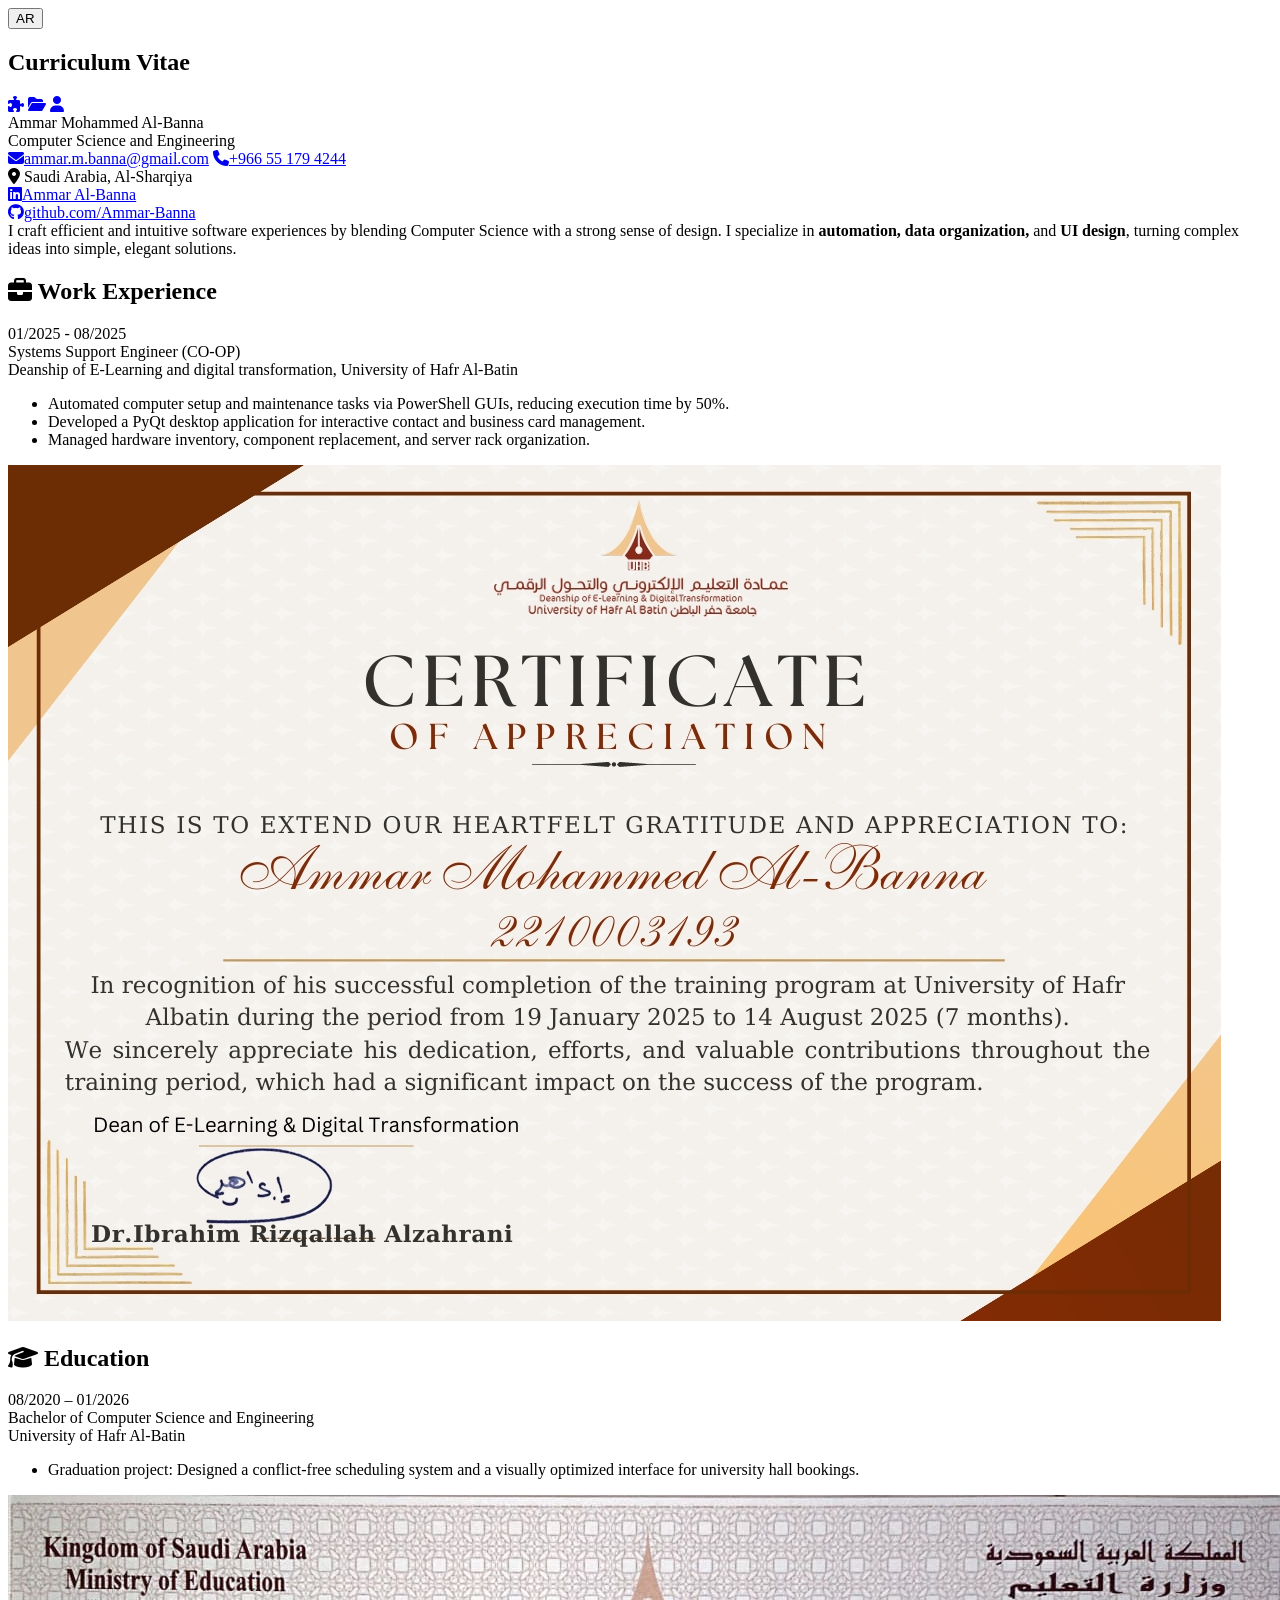
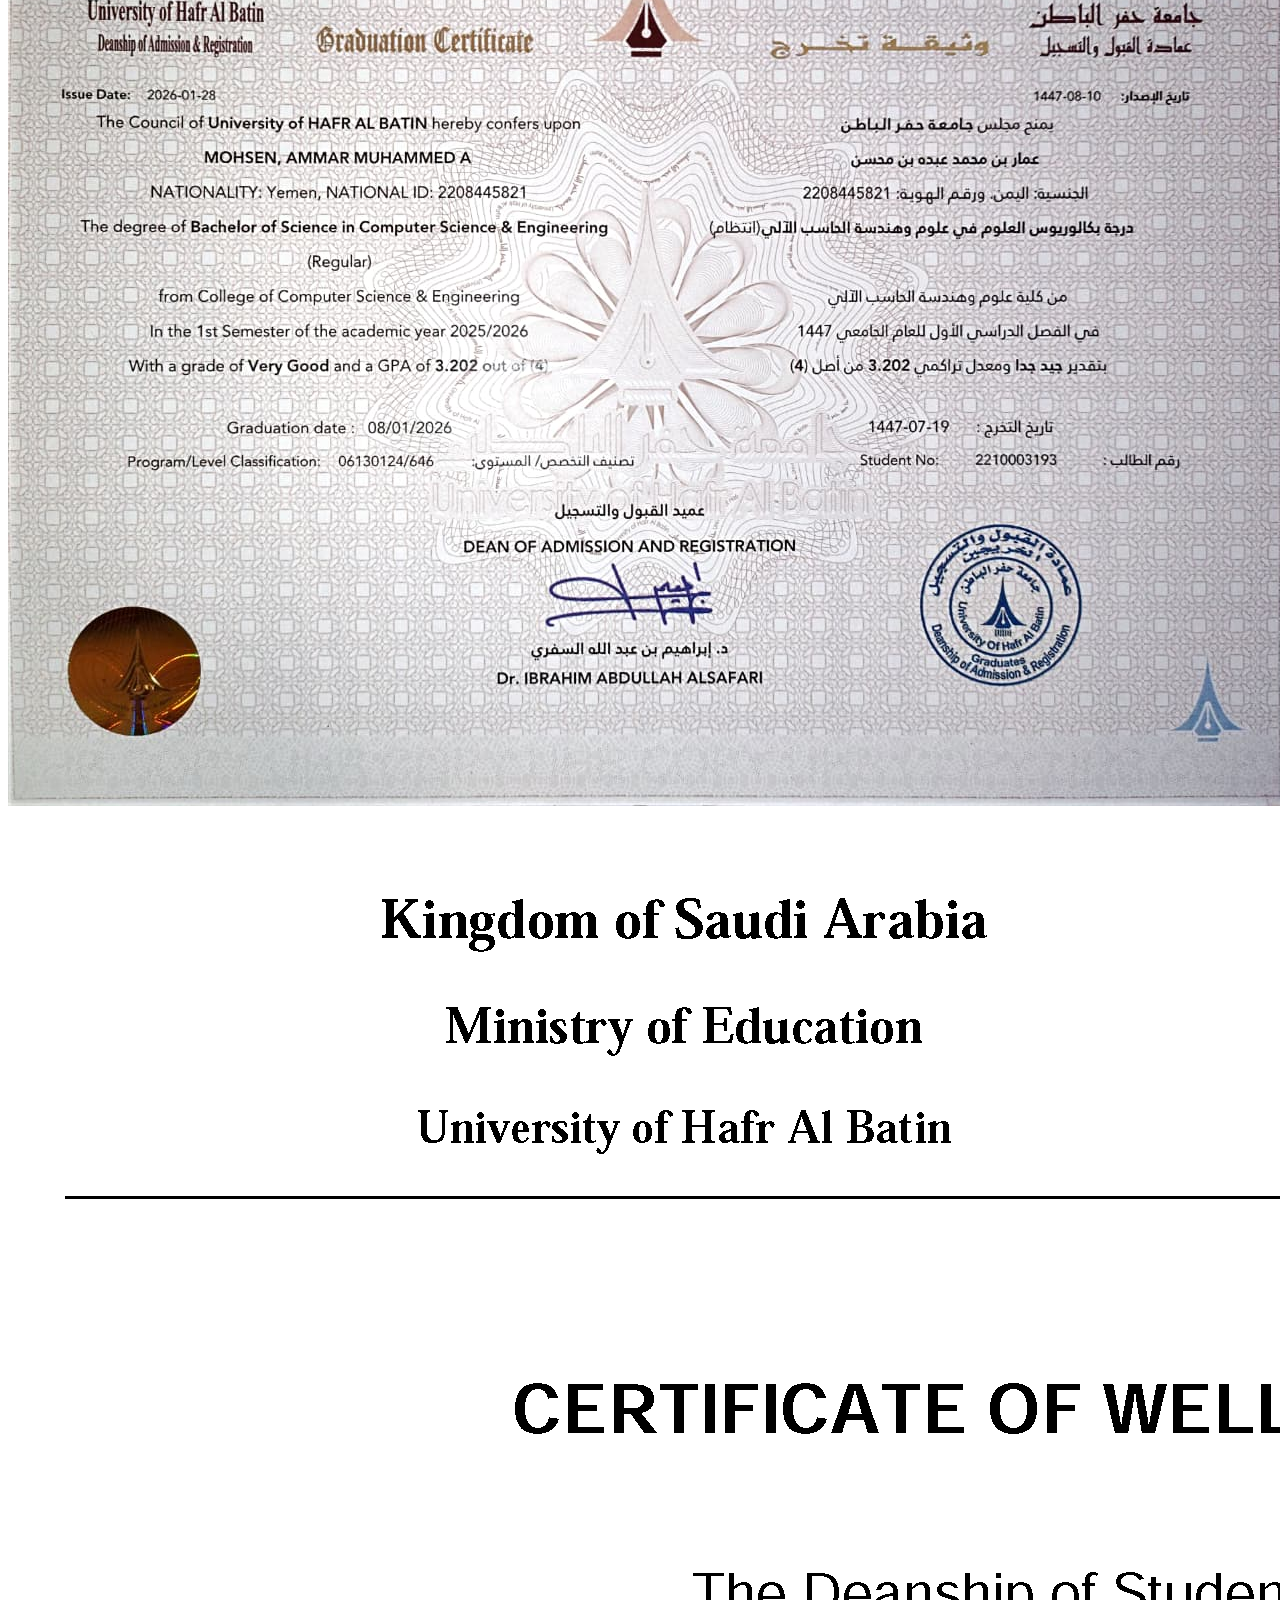
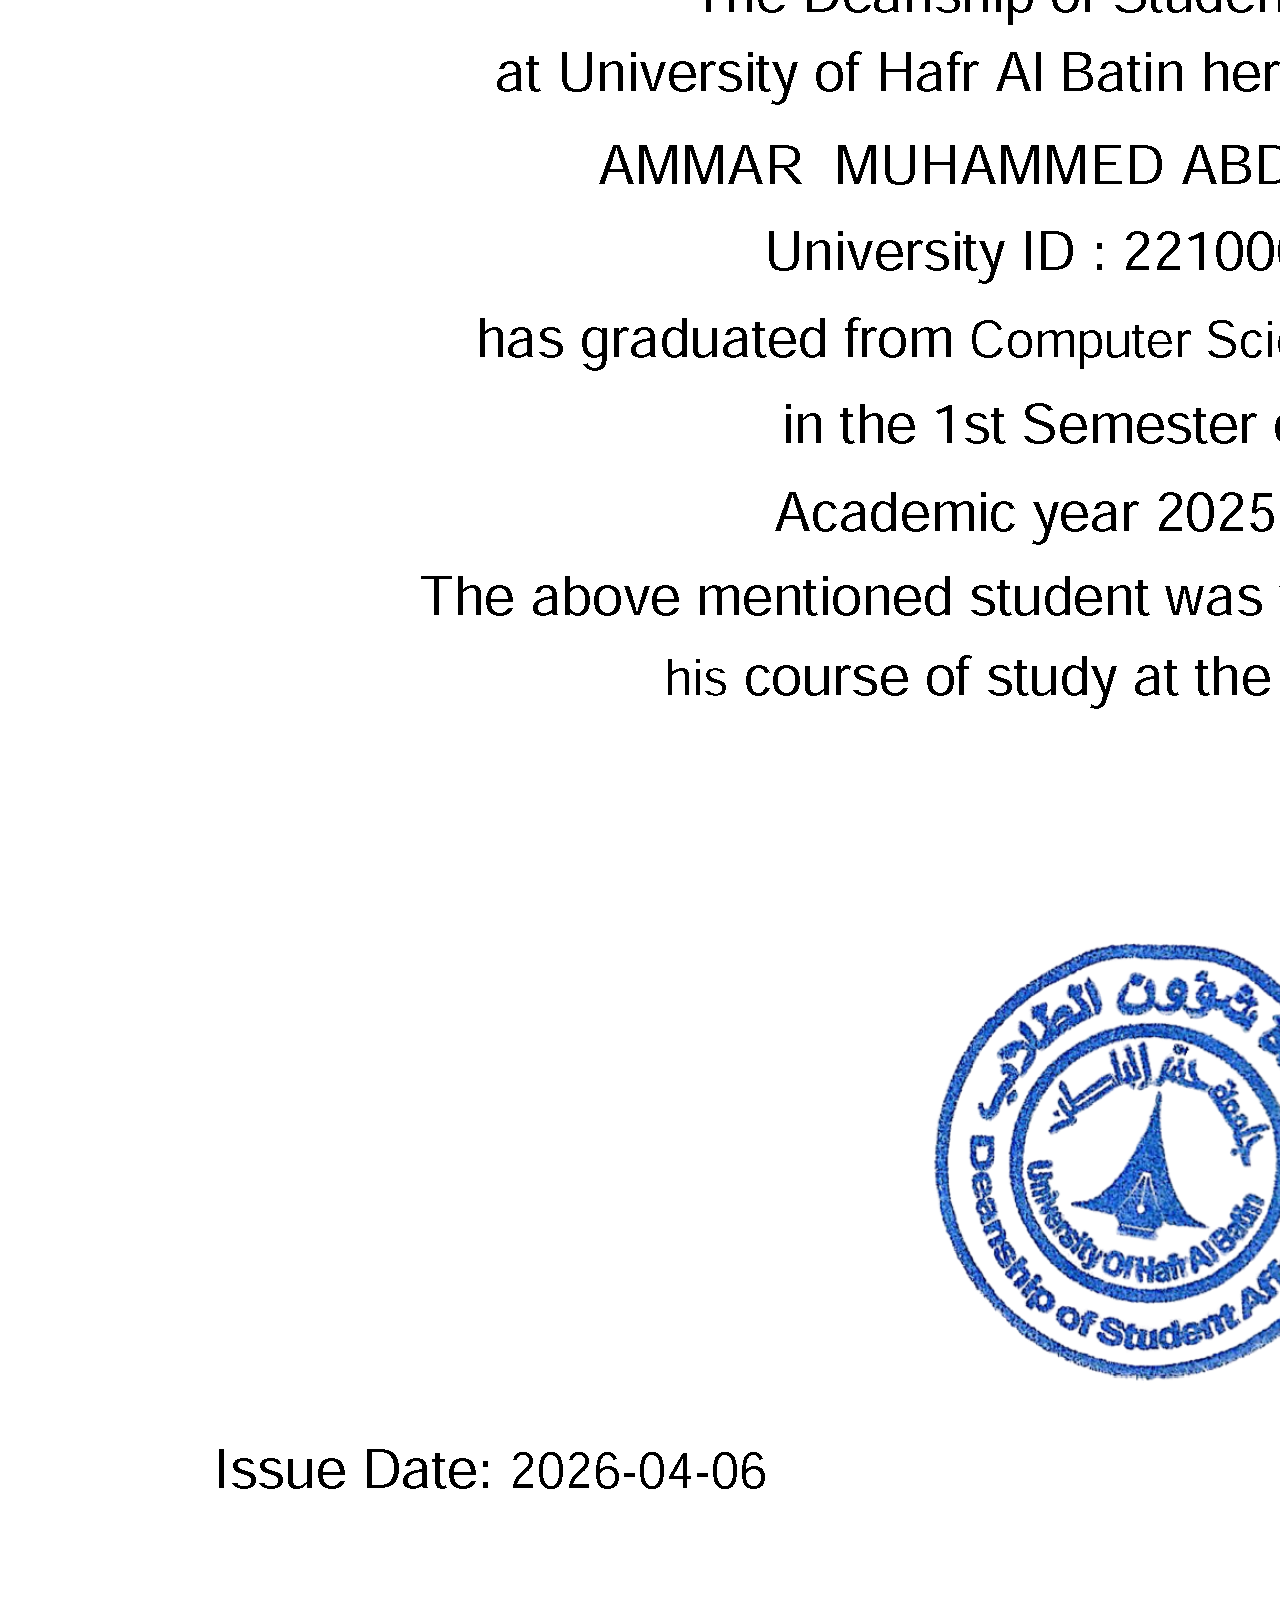
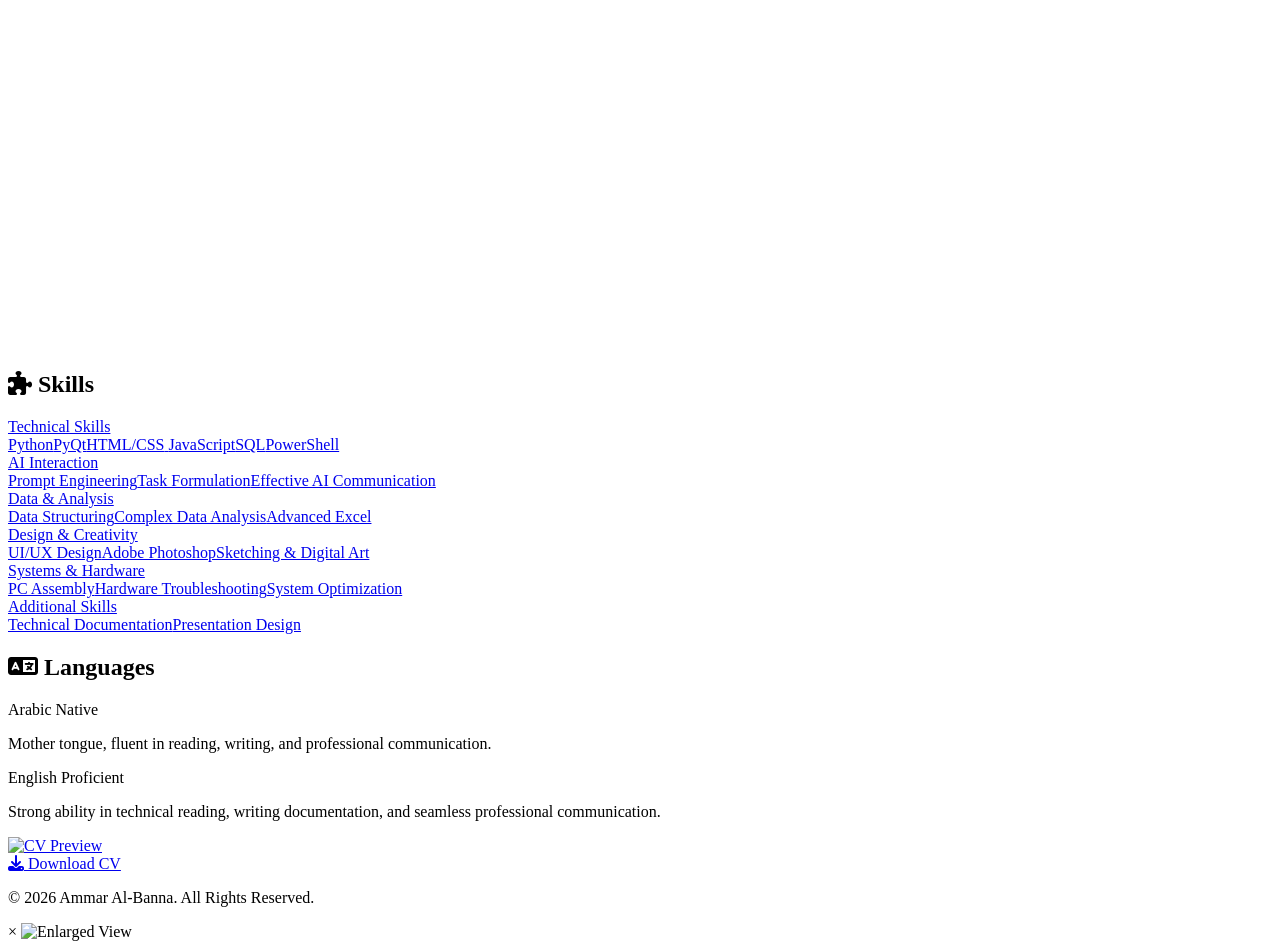
==== cv.html @ 7596c85b "Update cv.html" ====
<!DOCTYPE html>
<html lang="en" id="html-tag" dir="ltr">
<head>
    <meta charset="UTF-8">
    <meta name="viewport" content="width=device-width, initial-scale=1.0">
    <title>CV - Ammar Profile</title>

    <meta name="description" content="Ammar Al-Banna's Curriculum Vitae. Explore work experience, education, skills, and download the full professional resume.">
    <meta name="keywords" content="Ammar Al-Banna, CV, Resume, Computer Science Engineer, Saudi Arabia, Portfolio">
    <meta name="author" content="Ammar Mohammed Al-Banna">
    
    <meta property="og:title" content="CV | Ammar Al-Banna">
    <meta property="og:description" content="Ammar Al-Banna's professional resume. View work history, education, and technical expertise.">
    <meta property="og:image" content="assets/images/icon.png">
    <meta property="og:type" content="website">

    <link rel="icon" href="assets/images/icon.png" type="image/png">
    <link href="https://fonts.googleapis.com/css2?family=Tajawal:wght@400;500;700&display=swap" rel="stylesheet">
    <link rel="stylesheet" href="https://cdnjs.cloudflare.com/ajax/libs/font-awesome/6.4.0/css/all.min.css">
    
    <link rel="stylesheet" href="css/style.css">
</head>
<body>

    <nav class="header-top" id="header-top">
        <button class="lang-btn" id="lang-toggle" onclick="toggleLanguage()" title="Toggle Language">AR</button>
        <h1 class="header-title" data-i18n="cvTitlePage">Curriculum Vitae</h1>
        <div class="nav-links">
            <a href="skills.html" class="nav-btn gold" data-i18n-title="skillsBtn" title="Skills"><i class="fa-solid fa-puzzle-piece"></i></a>
            <a href="projects.html" class="nav-btn gold" data-i18n-title="projectsBtn" title="Projects"><i class="fa-solid fa-folder-open"></i></a>
            <a href="index.html" class="nav-btn gold" data-i18n-title="profileBtn" title="Profile"><i class="fa-solid fa-user"></i></a>
        </div>
    </nav>
    
    <header class="cv-header">
        <div class="header-content">
            <div class="name-title-group">
                <div class="cv-name" data-i18n="name">Ammar Mohammed Al-Banna</div>
                <div class="cv-job-title" data-i18n="jobTitle">Computer Science and Engineering</div>
            </div>
            
            <div class="contact-grid">
                <a href="mailto:ammar.m.banna@gmail.com" class="contact-item"><i class="fa-solid fa-envelope"></i><span dir="ltr">ammar.m.banna@gmail.com</span></a>
                <a href="whatsapp://send?phone=966551794244" class="contact-item"><i class="fa-solid fa-phone"></i><span dir="ltr">+966 55 179 4244</span></a>
                <div class="contact-empty"></div>
                <div class="contact-item"><i class="fa-solid fa-location-dot"></i> <span data-i18n="location">Saudi Arabia, Al-Sharqiya</span></div>
                <a href="https://linkedin.com/in/ammar-al-banna" target="_blank" class="contact-item"><i class="fa-brands fa-linkedin"></i><span dir="ltr">Ammar Al-Banna</span></a>
                <div class="contact-empty"></div>
                <a href="https://github.com/Ammar-Banna" target="_blank" class="contact-item"><i class="fa-brands fa-github"></i><span dir="ltr">github.com/Ammar-Banna</span></a>
            </div>
        </div>
    </header>

    <main class="cv-wrapper">
        
        <div class="cv-main">
            
            <div class="intro-text" data-i18n-html="summary">
                I craft efficient and intuitive software experiences by blending Computer Science with a strong sense of design. I specialize in <strong>automation, data organization,</strong> and <strong>UI design</strong>, turning complex ideas into simple, elegant solutions.
            </div>

            <h2 class="section-header"><i class="fa-solid fa-briefcase"></i> <span data-i18n="expTitle">Work Experience</span></h2>
            <div class="timeline">
                <div class="timeline-item">
                    <div class="timeline-dot"></div>
                    <div class="timeline-date">01/2025 - 08/2025</div>
                    <div class="timeline-title" data-i18n="jobTitleExp">Systems Support Engineer (CO-OP)</div>
                    <div class="timeline-subtitle" data-i18n="jobLocation">Deanship of E-Learning and digital transformation, University of Hafr Al-Batin</div>
                    <div class="timeline-desc">
                        <ul data-i18n-html="jobDesc">
                            <li>Automated computer setup and maintenance tasks via PowerShell GUIs, reducing execution time by 50%.</li>
                            <li>Developed a PyQt desktop application for interactive contact and business card management.</li>
                            <li>Managed hardware inventory, component replacement, and server rack organization.</li>
                        </ul>
                    </div>
                    <img src="assets/images/coopCer.jpeg" class="cert-thumb" onclick="openLightbox(this.src)" alt="Experience Certificate">
                </div>
            </div>

            <h2 class="section-header"><i class="fa-solid fa-graduation-cap"></i> <span data-i18n="eduTitle">Education</span></h2>
            <div class="timeline">
                <div class="timeline-item">
                    <div class="timeline-dot"></div>
                    <div class="timeline-date">08/2020 – 01/2026</div>
                    <div class="timeline-title" data-i18n="degreeTitle">Bachelor of Computer Science and Engineering</div>
                    <div class="timeline-subtitle" data-i18n="uniName">University of Hafr Al-Batin</div>
                    <div class="timeline-desc">
                        <ul data-i18n-html="eduDesc">
                            <li>Graduation project: Designed a conflict-free scheduling system and a visually optimized interface for university hall bookings.</li>
                        </ul>
                    </div>
                    <div class="certs-container">
                        <img src="assets/images/uniCer.jpeg" class="cert-thumb" onclick="openLightbox(this.src)" alt="Degree Certificate">
                        <img src="assets/images/behaviorCer.png" class="cert-thumb" onclick="openLightbox(this.src)" alt="Behavior Certificate">
                    </div>
                </div>
            </div>

            <h2 class="section-header"><i class="fa-solid fa-puzzle-piece"></i> <span data-i18n="skillsTitleCV">Skills</span></h2>
            
            <div class="cv-skills-grid">
                <a href="skills.html#technical-skills" class="skills-group">
                    <div class="skills-group-title" data-i18n="techSkills">Technical Skills</div>
                    <div class="tags-container" data-i18n-html="techTags">
                        <span class="tag">Python</span><span class="tag">PyQt</span><span class="tag">HTML/CSS</span>
                        <span class="tag">JavaScript</span><span class="tag">SQL</span><span class="tag">PowerShell</span>
                    </div>
                </a>
                
                <a href="skills.html#ai-interaction" class="skills-group">
                    <div class="skills-group-title" data-i18n="aiSkills">AI Interaction</div>
                    <div class="tags-container" data-i18n-html="aiTags">
                        <span class="tag">Prompt Engineering</span><span class="tag">Task Formulation</span><span class="tag">Effective AI Communication</span>
                    </div>
                </a>
                
                <a href="skills.html#data-analysis" class="skills-group">
                    <div class="skills-group-title" data-i18n="dataSkills">Data & Analysis</div>
                    <div class="tags-container" data-i18n-html="dataTags">
                        <span class="tag">Data Structuring</span><span class="tag">Complex Data Analysis</span><span class="tag">Advanced Excel</span>
                    </div>
                </a>

                <a href="skills.html#design-creativity" class="skills-group">
                    <div class="skills-group-title" data-i18n="designSkills">Design & Creativity</div>
                    <div class="tags-container" data-i18n-html="designTags">
                        <span class="tag">UI/UX Design</span><span class="tag">Adobe Photoshop</span><span class="tag">Sketching & Digital Art</span>
                    </div>
                </a>

                <a href="skills.html#systems-hardware" class="skills-group">
                    <div class="skills-group-title" data-i18n="sysSkills">Systems & Hardware</div>
                    <div class="tags-container" data-i18n-html="sysTags">
                        <span class="tag">PC Assembly</span><span class="tag">Hardware Troubleshooting</span><span class="tag">System Optimization</span>
                    </div>
                </a>

                <a href="skills.html#additional-skills" class="skills-group">
                    <div class="skills-group-title" data-i18n="addSkills">Additional Skills</div>
                    <div class="tags-container" data-i18n-html="addTags">
                        <span class="tag">Technical Documentation</span><span class="tag">Presentation Design</span>
                    </div>
                </a>
            </div>

            <h2 class="section-header"><i class="fa-solid fa-language"></i> <span data-i18n="langSectionTitle">Languages</span></h2>
            <div class="lang-grid">
                <div class="lang-card">
                    <div class="lang-header">
                        <span class="lang-name" data-i18n="arabicTitle">Arabic</span>
                        <span class="lang-level" data-i18n="arabicLevel">Native</span>
                    </div>
                    <p class="lang-desc" data-i18n="arabicDesc">Mother tongue, fluent in reading, writing, and professional communication.</p>
                </div>
                <div class="lang-card">
                    <div class="lang-header">
                        <span class="lang-name" data-i18n="englishTitle">English</span>
                        <span class="lang-level" data-i18n="englishLevel">Proficient</span>
                    </div>
                    <p class="lang-desc" data-i18n="englishDesc">Strong ability in technical reading, writing documentation, and seamless professional communication.</p>
                </div>
            </div>

        </div>

        <aside class="cv-sidebar">
            <div class="cv-preview-box">
                <a href="assets/docs/Ammar_Al-Banna_CV.pdf" target="_blank" title="Open PDF">
                    <img src="assets/images/Ammar_Al-Banna_CV.png" class="cv-preview-img" style="cursor: pointer;" alt="CV Preview">
                </a>
            </div>
            
            <a href="assets/docs/Ammar_Al-Banna_CV.pdf" download class="download-btn">
                <i class="fa-solid fa-download"></i> <span data-i18n="downloadCvBtn">Download CV</span>
            </a>
        </aside>

    </main>

    <footer class="footer">
        <p data-i18n="footerText">© 2026 Ammar Al-Banna. All Rights Reserved.</p>
    </footer>

    <div class="lightbox-overlay" id="lightbox">
        <span class="lightbox-close">&times;</span>
        <img class="lightbox-img" id="lightbox-img" src="" alt="Enlarged View">
    </div>

    <script src="js/script.js" defer></script>
</body>
</html>
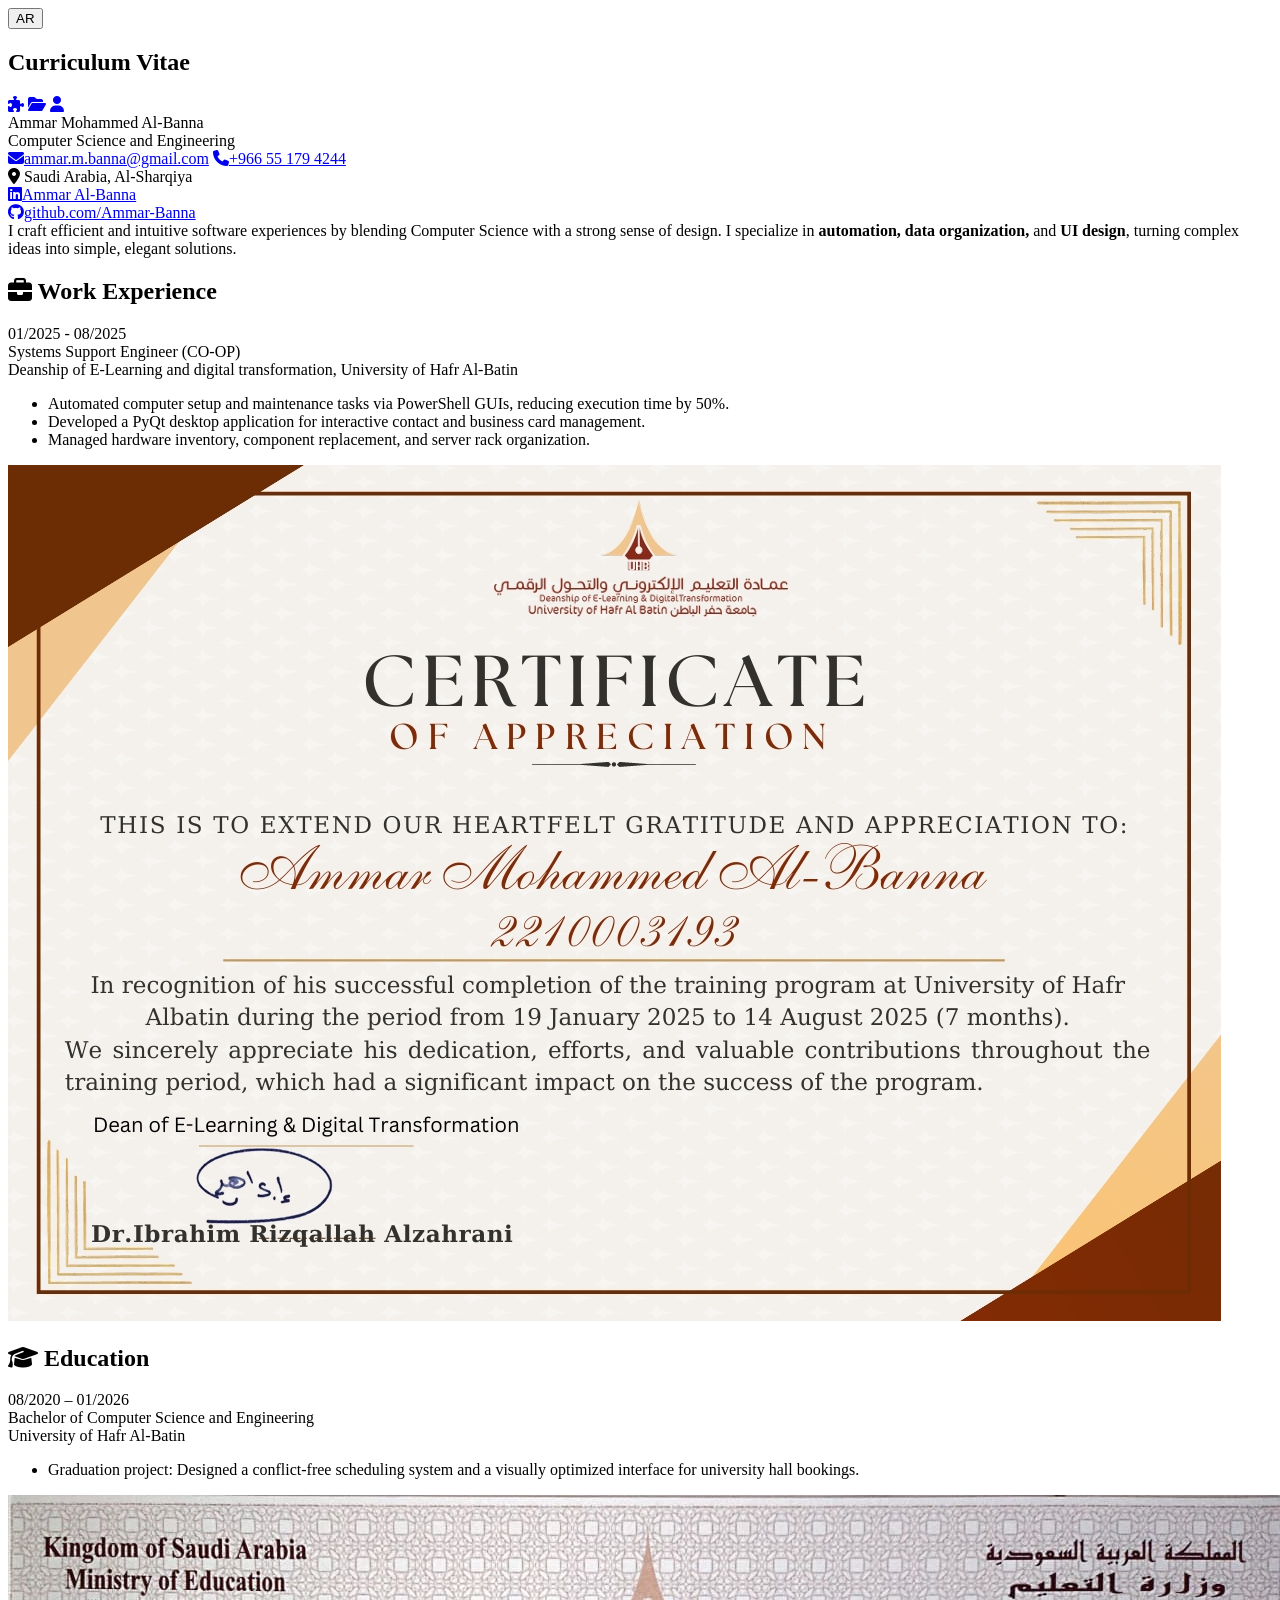
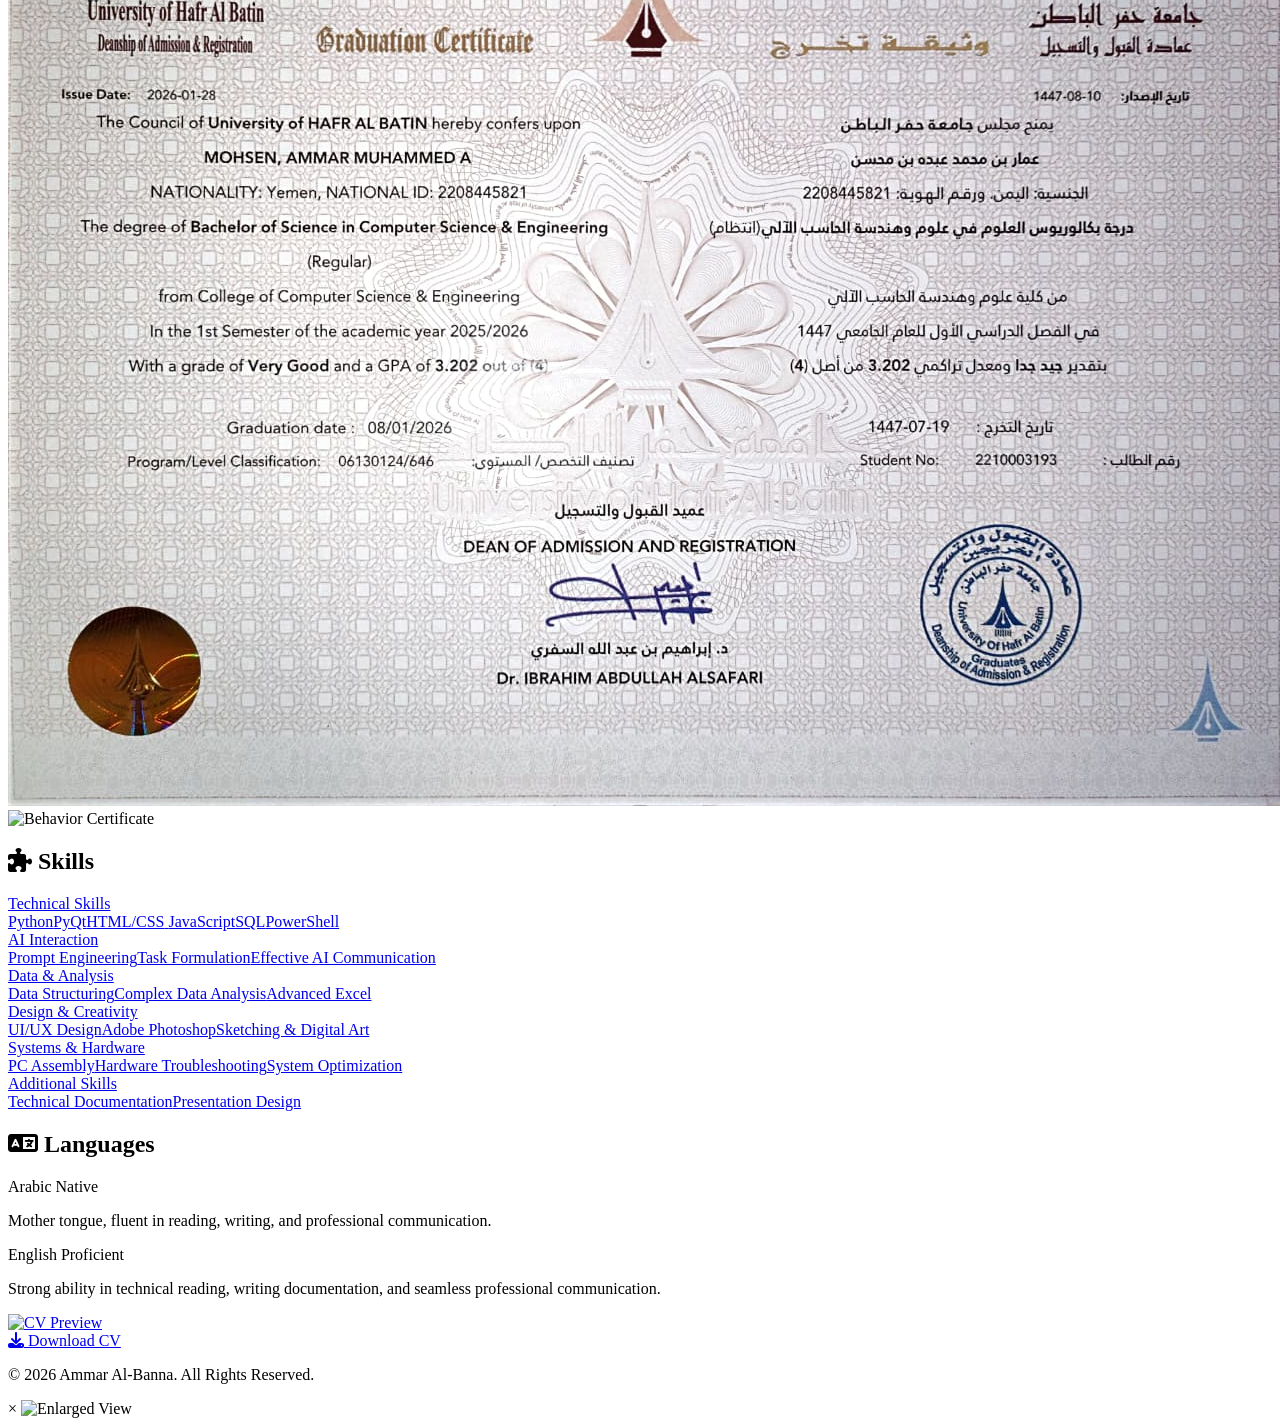
==== commit f0865e6d: "Update cv.html" ====
--- a/cv.html
+++ b/cv.html
@@ -91,7 +91,7 @@
                     </div>
                     <div class="certs-container">
                         <img src="assets/images/uniCer.jpeg" class="cert-thumb" onclick="openLightbox(this.src)" alt="Degree Certificate">
-                        <img src="assets/images/behaviorCer.png" class="cert-thumb" onclick="openLightbox(this.src)" alt="Behavior Certificate">
+                        <img src="assets/images/behaviorCer.jpg" class="cert-thumb" onclick="openLightbox(this.src)" alt="Behavior Certificate">
                     </div>
                 </div>
             </div>
@@ -166,7 +166,7 @@
         <aside class="cv-sidebar">
             <div class="cv-preview-box">
                 <a href="assets/docs/Ammar_Al-Banna_CV.pdf" target="_blank" title="Open PDF">
-                    <img src="assets/images/Ammar_Al-Banna_CV.png" class="cv-preview-img" style="cursor: pointer;" alt="CV Preview">
+                    <img src="assets/images/Ammar_Al-Banna_CV.jpg" class="cv-preview-img" style="cursor: pointer;" alt="CV Preview">
                 </a>
             </div>
             
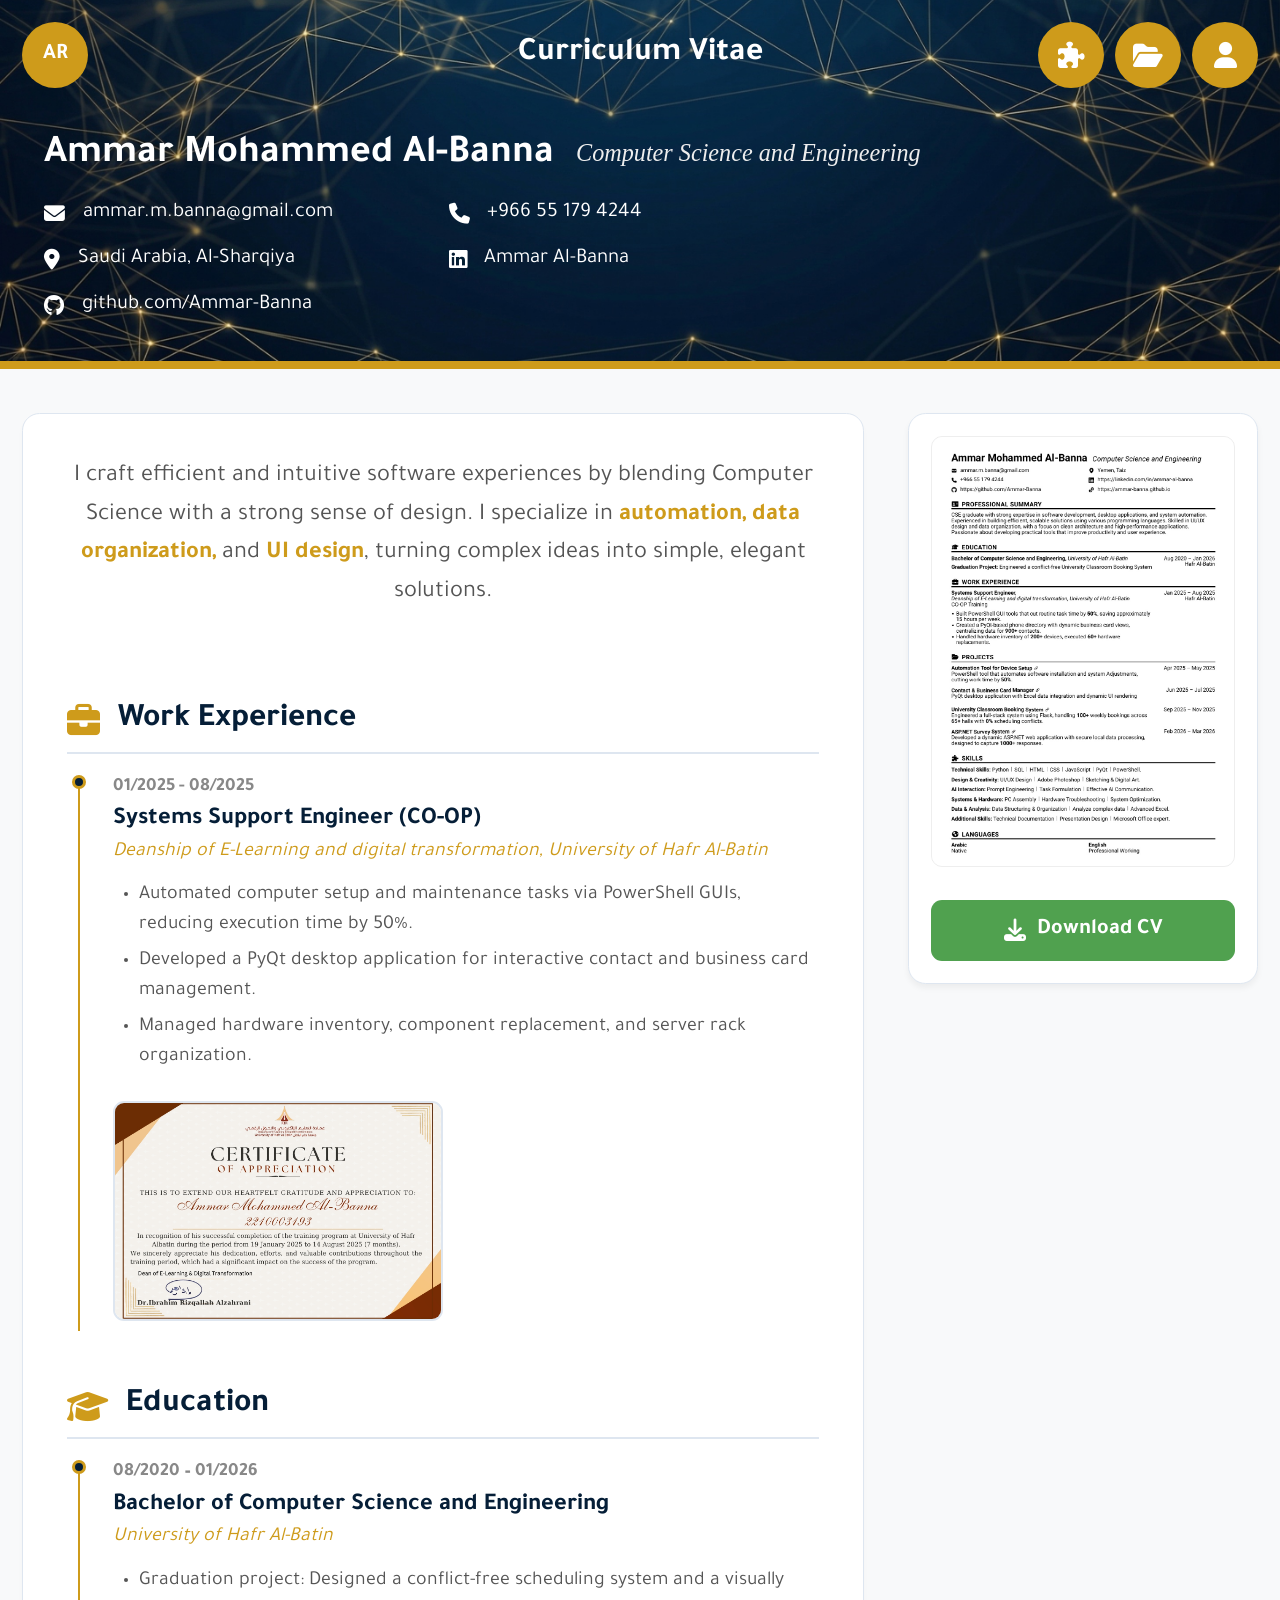
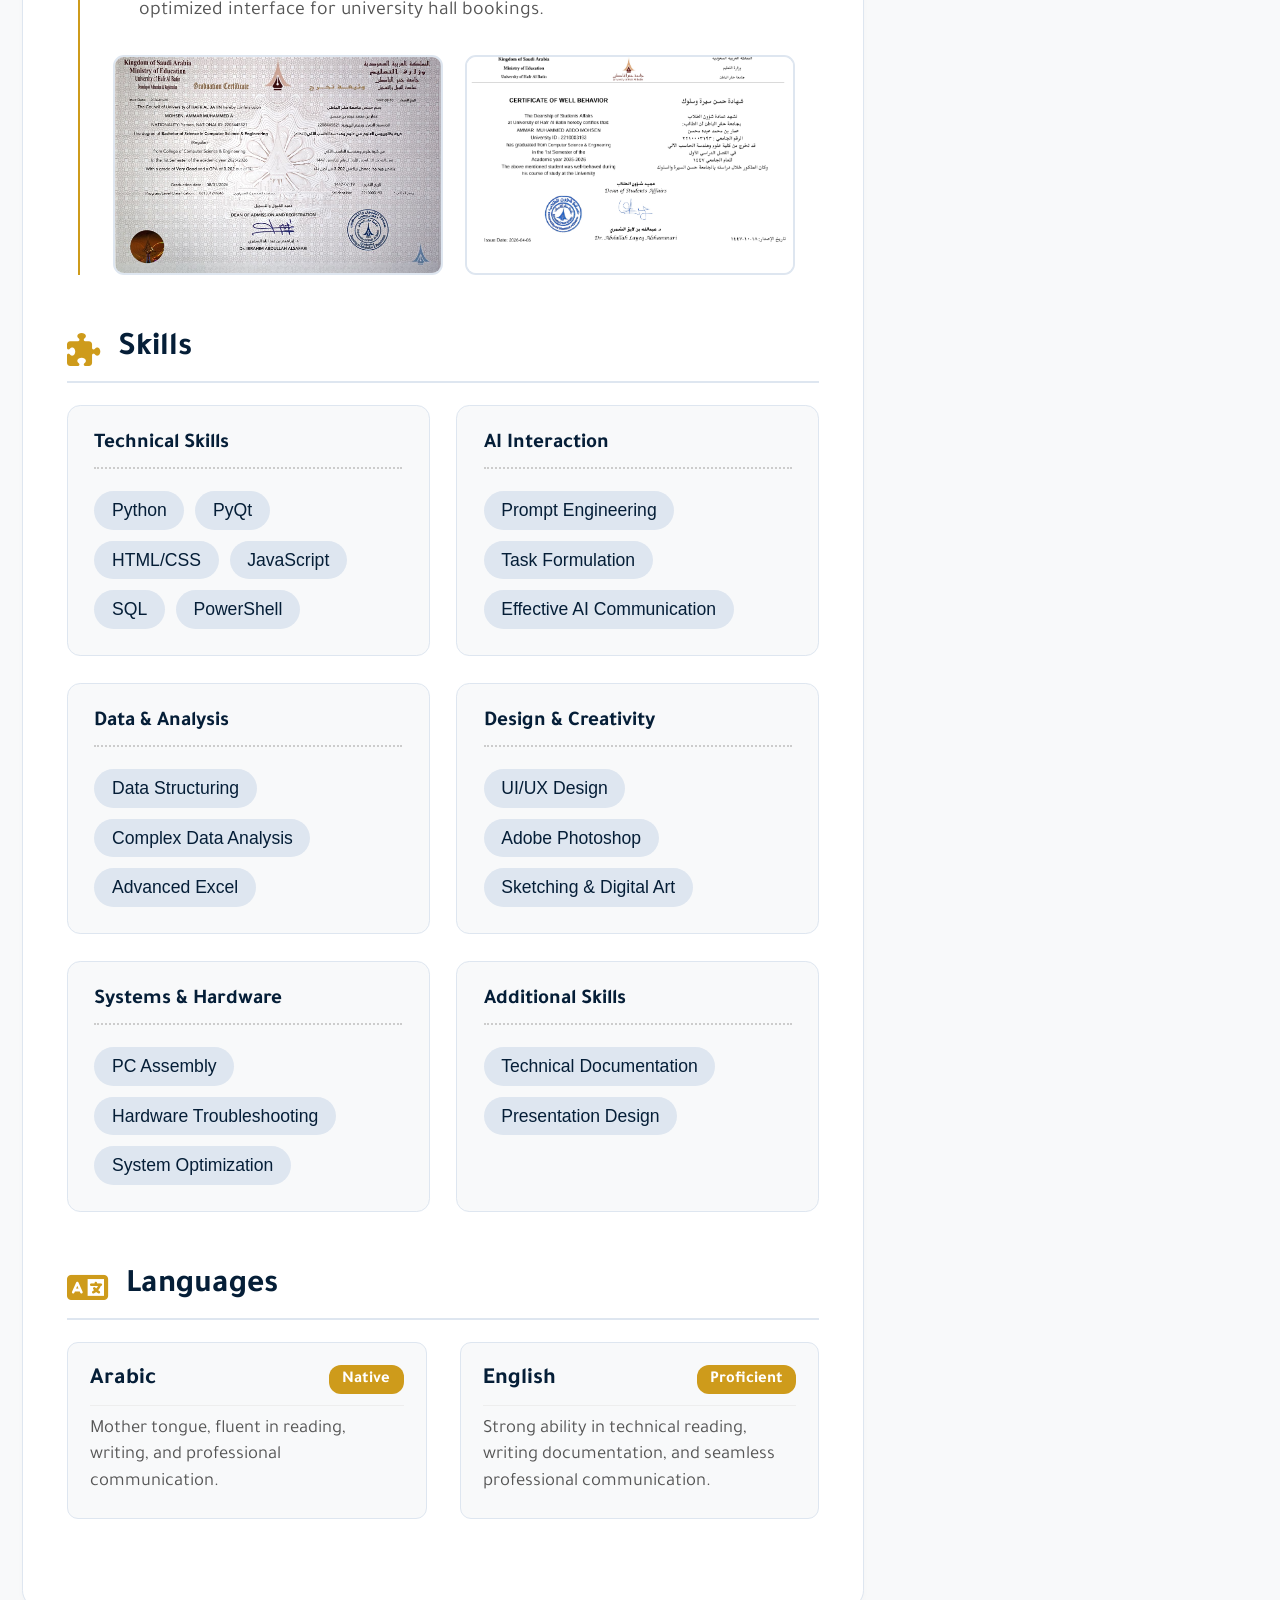
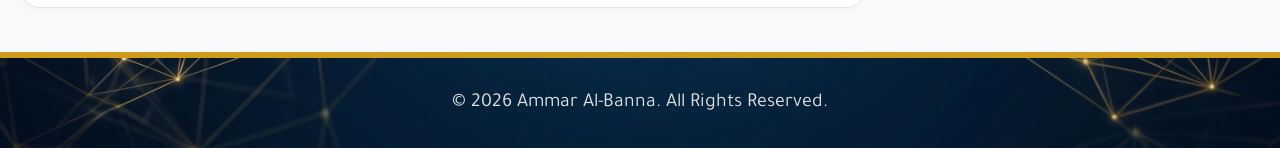
==== commit 544733a8: "Update cv.html" ====
--- a/cv.html
+++ b/cv.html
@@ -73,7 +73,7 @@
                             <li>Managed hardware inventory, component replacement, and server rack organization.</li>
                         </ul>
                     </div>
-                    <img src="assets/images/coopCer.jpeg" class="cert-thumb" onclick="openLightbox(this.src)" alt="Experience Certificate">
+                    <img src="assets/images/coopCer.jpg" class="cert-thumb" onclick="openLightbox(this.src)" alt="Experience Certificate">
                 </div>
             </div>
 
@@ -90,7 +90,7 @@
                         </ul>
                     </div>
                     <div class="certs-container">
-                        <img src="assets/images/uniCer.jpeg" class="cert-thumb" onclick="openLightbox(this.src)" alt="Degree Certificate">
+                        <img src="assets/images/uniCer.jpg" class="cert-thumb" onclick="openLightbox(this.src)" alt="Degree Certificate">
                         <img src="assets/images/behaviorCer.jpg" class="cert-thumb" onclick="openLightbox(this.src)" alt="Behavior Certificate">
                     </div>
                 </div>
--- a/css/style.css
+++ b/css/style.css
@@ -0,0 +1,1291 @@
+/* =========================================
+   1. Base & Reset
+   ========================================= */
+* {
+    margin: 0;
+    padding: 0;
+    box-sizing: border-box;
+    font-family: 'Tajawal', sans-serif;
+}
+
+html {
+    font-size: 22px;
+    scroll-behavior: smooth;
+    background-color: #051E37;
+    scroll-behavior: smooth;
+}
+
+body {
+    background: #f8f9fa;
+    display: flex;
+    flex-direction: column;
+    min-height: 100vh;
+    color: #333;
+    overflow-x: hidden;
+}
+
+/* =========================================
+   2. Shared Navigation & Headers
+   ========================================= */
+/* Floating Header (Skills & CV) */
+.header-top {
+    position: fixed;
+    top: 0;
+    left: 0;
+    width: 100%;
+    z-index: 2000;
+    background: transparent;
+    padding: 1rem 1rem;
+    direction: ltr;
+    display: grid;
+    grid-template-columns: 1fr auto 1fr;
+    align-items: center;
+    transition: border-bottom 0.3s ease;
+}
+
+.header-top.scrolled {
+    background: #051E37 url('../assets/images/background.jpg') center/cover;
+    backdrop-filter: blur(10px);
+    border-bottom: 0.4rem solid #ce9b1b;
+    box-shadow: 0 4px 10px rgba(0, 0, 0, 0.3);
+}
+
+.skill-header.scrolled {
+    background: #051E37 url('../assets/images/background2.jpg') center/cover;
+}
+
+/* Mini Header (Projects) */
+.mini-header {
+    direction: ltr;
+    position: sticky;
+    top: 0;
+    z-index: 1000;
+    background: #051E37 url('../assets/images/background.jpg') center/cover;
+    border-bottom: 0.3rem solid #ce9b1b;
+    padding: 1rem 1rem;
+    display: grid;
+    grid-template-columns: 1fr auto 1fr;
+    align-items: center;
+    min-height: 4.5rem;
+    box-shadow: 0 4px 10px rgba(0, 0, 0, 0.2);
+}
+
+.header-title {
+    font-size: 1.5rem;
+    text-align: center;
+    margin: 0;
+    font-weight: bold;
+    color: white;
+}
+
+.lang-btn {
+    justify-self: start;
+    background: #ce9b1b;
+    color: #fff;
+    width: 3rem;
+    aspect-ratio: 1;
+    border-radius: 50%;
+    border: none;
+    display: grid;
+    place-items: center;
+    font-size: 1rem;
+    font-weight: bold;
+    cursor: pointer;
+    transition: all 0.2s ease;
+}
+
+.index-lang-btn { 
+    position: fixed;
+    top: 1rem;
+    left: 1rem;
+    background: #ce9b1b;
+    color: #fff;
+    width: 3rem;
+    aspect-ratio: 1;
+    border-radius: 50%;
+    border: none;
+    display: grid;
+    place-items: center;
+    font-size: 1rem;
+    font-weight: bold;
+    cursor: pointer;
+    transition: all 0.2s ease;
+    box-shadow: 0 0.2rem 0.5rem rgba(0, 0, 0, 0.2);
+    z-index: 9999;
+}
+
+.lang-btn:hover, .index-lang-btn:hover {
+    transform: scale(1.05);
+    box-shadow: 0 0.2rem 0.5rem rgba(0, 0, 0, 0.2);
+    filter: brightness(1.05);
+}
+
+.nav-links {
+    justify-self: end;
+    display: flex;
+    gap: 0.5rem;
+}
+
+.nav-btn {
+    background: #ce9b1b;
+    color: #fff;
+    text-decoration: none;
+    width: 3rem;
+    aspect-ratio: 1;
+    border-radius: 50%;
+    display: grid;
+    place-items: center;
+    font-weight: bold;
+    font-size: 1.2rem;
+    transition: all 0.2s ease;
+}
+
+.nav-btn:hover {
+    transform: scale(1.05);
+    filter: brightness(1.1);
+}
+
+/* =========================================
+   3. Shared Components (Buttons, Footer, Lightbox)
+   ========================================= */
+.footer {
+    background: #051E37 url('../assets/images/background.jpg') center/cover;
+    color: #ddd;
+    text-align: center;
+    padding: 1.5rem;
+    border-top: 0.3rem solid #ce9b1b;
+    font-size: 0.9rem;
+    margin-top: auto;
+}
+
+.section-title, .section-header {
+    font-size: 1.5rem;
+    margin: 2rem 0 1rem;
+    color: #051E37;
+    border-bottom: 2px solid #dee6f0;
+    padding-bottom: 0.5rem;
+    display: flex;
+    align-items: center;
+    gap: 0.8rem;
+}
+
+.section-header i {
+    color: #ce9b1b;
+}
+
+/* Lightbox Base */
+.lightbox-overlay {
+    display: none;
+    position: fixed;
+    top: 0;
+    left: 0;
+    width: 100%;
+    height: 100%;
+    background: rgba(0, 0, 0, 0.9);
+    z-index: 3000;
+    justify-content: center;
+    align-items: center;
+    direction: ltr;
+    opacity: 0;
+    transition: opacity 0.3s ease;
+}
+
+.lightbox-overlay.active {
+    display: flex;
+    opacity: 1;
+}
+
+.lightbox-img {
+    max-width: 90%;
+    max-height: 90vh;
+    border-radius: 0.5rem;
+    object-fit: contain;
+    transform: scale(0.9);
+    transition: transform 0.3s ease;
+}
+
+.lightbox-overlay.active .lightbox-img {
+    transform: scale(1);
+}
+
+.lightbox-close {
+    position: absolute;
+    top: 20px;
+    right: 30px;
+    color: white;
+    font-size: 2.5rem;
+    font-weight: bold;
+    cursor: pointer;
+    z-index: 3001;
+    line-height: 1;
+}
+
+.lightbox-close:hover {
+    color: #ce9b1b;
+}
+
+.lightbox-btn {
+    position: absolute;
+    top: 50%;
+    transform: translateY(-50%);
+    background: transparent;
+    color: white;
+    border: none;
+    font-size: 3rem;
+    cursor: pointer;
+    padding: 1rem;
+    transition: 0.2s;
+}
+
+.lightbox-btn:hover {
+    color: #ce9b1b;
+}
+
+.lightbox-btn.prev {
+    left: 20px;
+}
+
+.lightbox-btn.next {
+    right: 20px;
+}
+
+/* =========================================
+   4. Page Specific: Index
+   ========================================= */
+.index-header {
+    background: #051E37 url('../assets/images/background.jpg') top/cover;
+    min-height: 40vh;
+    border-bottom: 0.5rem solid #ce9b1b;
+    display: flex;
+    flex-direction: column;
+    align-items: center;
+    justify-content: flex-end;
+    padding: 1rem;
+    padding-top: 4rem;
+    position: relative;
+}
+
+.index-header .lang-btn {
+    position: absolute;
+    top: 1rem;
+    left: 1rem;
+}
+
+.profile {
+    display: flex;
+    flex-direction: column;
+    align-items: center;
+    text-align: center;
+    width: 100%;
+}
+
+.avatar {
+    width: 10rem;
+    aspect-ratio: 1;
+    border-radius: 50%;
+    border: 0.3rem solid #ce9b1b;
+    margin: 0 auto 0.5rem;
+}
+
+.index-name {
+    color: white;
+    text-shadow: 0.1rem 0.1rem 0.2rem #000;
+    font-size: 1.8rem;
+    margin-bottom: 0.5rem;
+    font-weight: bold;
+}
+
+.index-title {
+    color: #ddd;
+    font-size: 1rem;
+    margin-bottom: 1.5rem;
+    font-style: italic;
+    font-family: 'Times New Roman', 'Tajawal', serif;
+}
+
+.index-main {
+    width: 100%;
+    max-width: 50rem;
+    margin: 2rem auto;
+    padding: 0 1rem;
+    display: flex;
+    flex-direction: column;
+    gap: 2rem;
+    flex: 1;
+    text-align: center;
+}
+
+.index-bio {
+    font-style: italic;
+    font-family: 'Times New Roman', 'Tajawal', serif;
+    font-size: 1.1rem;
+    color: #555;
+    line-height: 1.6;
+}
+
+.index-buttons {
+    display: flex;
+    justify-content: center;
+    gap: 1rem;
+    flex-wrap: wrap;
+}
+
+.index-btn {
+    padding: 0.8rem 2rem;
+    border-radius: 0.5rem;
+    color: #fff;
+    text-decoration: none;
+    font-weight: bold;
+    background: #29629b;
+    flex: 1;
+    transition: all 0.2s ease;
+    display: grid;
+    place-items: center;
+}
+
+.index-btn:hover {
+    transform: translateY(-3px);
+    box-shadow: 0 0.5rem 1rem rgba(0, 0, 0, 0.15);
+    filter: brightness(1.05);
+}
+
+.index-btn.gold {
+    background: #ce9b1b;
+}
+
+.index-grid {
+    display: grid;
+    grid-template-columns: repeat(2, 1fr);
+    gap: 1rem;
+}
+
+.index-card {
+    background: #fff;
+    border: 1px solid #dee6f0;
+    padding: 1rem;
+    border-radius: 0.5rem;
+    display: flex;
+    align-items: center;
+    gap: 1rem;
+    text-align: left;
+    text-decoration: none;
+    color: #333;
+    transition: all 0.3s ease;
+    box-shadow: 0 4px 6px rgba(0, 0, 0, 0.02);
+}
+
+.index-card:hover {
+    transform: translateY(-2px);
+    box-shadow: 0 0.4rem 0.8rem rgba(0, 0, 0, 0.08);
+    border-color: #ce9b1b;
+}
+
+.index-card i {
+    color: #ce9b1b;
+    font-size: 1.3rem;
+    width: 1.5rem;
+    text-align: center;
+}
+
+/* =========================================
+   5. Page Specific: Projects
+   ========================================= */
+.projects-container {
+    width: 100%;
+    max-width: 85rem;
+    margin: 2rem auto;
+    padding: 0 1.5rem;
+}
+
+.projects-grid {
+    display: grid;
+    grid-template-columns: repeat(2, 1fr);
+    gap: 1.5rem;
+}
+
+.projects-grid.single-col {
+    grid-template-columns: 1fr;
+}
+
+.project-card {
+    background: #fff;
+    border: 1px solid #dee6f0;
+    border-radius: 0.8rem;
+    padding: 1rem 1.5rem 1.5rem 1.5rem;
+    box-shadow: 0 4px 6px rgba(0, 0, 0, 0.02);
+    display: flex;
+    flex-direction: column;
+    gap: 1rem;
+    opacity: 0;
+    transform: translateY(40px);
+    transition: opacity 0.6s cubic-bezier(0.2, 0.8, 0.2, 1), transform 0.6s cubic-bezier(0.2, 0.8, 0.2, 1), box-shadow 0.3s ease, border-color 0.3s ease;
+}
+
+.project-card.visible {
+    opacity: 1;
+    transform: translateY(0);
+}
+
+.project-card:hover {
+    transform: translateY(-5px);
+    box-shadow: 0 12px 25px rgba(5, 30, 55, 0.1);
+    border-color: #ce9b1b;
+}
+
+.card-header {
+    display: flex;
+    align-items: center;
+    gap: 0.8rem;
+    font-size: 1.1rem;
+    font-weight: bold;
+    color: #051E37;
+    border-bottom: 2px solid #dee6f0;
+    padding-bottom: 0.5rem;
+}
+
+.card-header i {
+    font-size: 1.5rem;
+    color: #ce9b1b;
+    transition: transform 0.3s ease;
+}
+
+.project-card:hover .card-header i {
+    transform: scale(1.1);
+}
+
+.card-desc {
+    font-size: 0.85rem;
+    color: #555;
+    line-height: 1.4;
+}
+
+.tech-stack {
+    display: flex;
+    flex-wrap: wrap;
+    justify-content: space-between;
+    border-bottom: 1px solid #eee;
+    padding-bottom: 0.5rem;
+}
+
+.tech-item {
+    display: flex;
+    flex-direction: column;
+    align-items: center;
+    font-size: 0.9rem;
+    color: #666;
+    gap: 0.3rem;
+    text-align: center;
+    transition: transform 0.2s ease;
+}
+
+.tech-item:hover {
+    transform: translateY(-3px);
+}
+
+.tech-item i, .tech-item img {
+    font-size: 2.5rem;
+    color: #29629b;
+    height: 2.5rem;
+}
+
+.problem-solution h4 {
+    font-size: 0.9rem;
+    color: #051E37;
+    margin-bottom: 0.3rem;
+}
+
+.problem-solution p {
+    font-size: 0.8rem;
+    color: #555;
+    line-height: 1.4;
+}
+
+.action-box {
+    background: #f8f9fa;
+    border: 1px solid #eee;
+    border-radius: 0.5rem;
+    padding: 1rem;
+    display: flex;
+    justify-content: space-between;
+    align-items: center;
+    margin-top: auto;
+}
+
+.action-info {
+    font-size: 0.8rem;
+}
+
+.action-info span {
+    display: block;
+    margin-bottom: 0.2rem;
+}
+
+.action-btn {
+    background: #50a14f;
+    color: white;
+    border: none;
+    padding: 0.5rem 2rem;
+    border-radius: 0.4rem;
+    font-weight: bold;
+    cursor: pointer;
+    text-decoration: none;
+    transition: all 0.2s ease;
+    font-size: 0.8rem;
+}
+
+.action-btn:hover {
+    background: #3e813d;
+    transform: scale(1.05);
+}
+
+.desktop-app-preview {
+    display: flex;
+    flex-direction: column;
+    gap: 1rem;
+}
+
+.video-player {
+    width: 100%;
+    aspect-ratio: 16/9;
+    border: solid 1px #bbb;
+    border-radius: 0.5rem;
+    background: #000;
+    object-fit: cover;
+    outline: none;
+}
+
+/* Carousel */
+.carousel-wrapper {
+    width: 100%;
+    position: relative;
+}
+
+.carousel {
+    display: flex;
+    overflow-x: auto;
+    scroll-snap-type: x mandatory;
+    border: solid 1px #bbb;
+    scroll-behavior: smooth;
+    scrollbar-width: none;
+    border-radius: 0.5rem;
+    background: #000;
+}
+
+.carousel::-webkit-scrollbar {
+    display: none;
+}
+
+.carousel-img {
+    flex: 0 0 100%;
+    width: 100%;
+    aspect-ratio: 16/9;
+    scroll-snap-align: center;
+    object-fit: cover;
+    cursor: pointer;
+    transition: opacity 0.3s ease;
+}
+
+.carousel-img:hover {
+    opacity: 0.9;
+}
+
+.dots {
+    text-align: center;
+    margin-top: 8px;
+    direction: ltr;
+}
+
+.dot {
+    display: inline-block;
+    width: 10px;
+    height: 10px;
+    background: #ccc;
+    border-radius: 50%;
+    margin: 0 4px;
+    cursor: pointer;
+    transition: 0.3s;
+}
+
+.dot.active {
+    background: #ce9b1b;
+    transform: scale(1.2);
+}
+
+.carousel-btn {
+    position: absolute;
+    top: 50%;
+    transform: translateY(-50%);
+    background: rgba(0, 0, 0, 0.5);
+    color: white;
+    border: none;
+    width: 30px;
+    height: 30px;
+    border-radius: 50%;
+    cursor: pointer;
+    display: flex;
+    align-items: center;
+    justify-content: center;
+    font-size: 1rem;
+    z-index: 10;
+    transition: 0.3s;
+}
+
+.carousel-btn:hover {
+    background: #ce9b1b;
+}
+
+.carousel-btn.prev {
+    left: 5px;
+}
+
+.carousel-btn.next {
+    right: 5px;
+}
+
+/* =========================================
+   6. Page Specific: Skills
+   ========================================= */
+.skills-header {
+    background: #051E37 url('../assets/images/background2.jpg') bottom/cover;
+    padding: 8rem 2rem 10rem 2rem;
+    color: white;
+    text-align: center;
+    display: flex;
+    flex-direction: column;
+    align-items: center;
+    gap: 1rem;
+}
+
+.skills-header h1 {
+    font-size: 2.5rem;
+    color: #ce9b1b;
+}
+
+.skills-header p {
+    font-size: 1.1rem;
+    color: #dee6f0;
+    max-width: 700px;
+    line-height: 1.6;
+    text-shadow: 0.1rem 0.1rem 0.1rem #000;
+}
+
+.skills-wrapper {
+    width: 100%;
+    max-width: 85rem;
+    margin: -6rem auto 4rem auto;
+    padding: 0 1rem;
+    position: relative;
+    z-index: 10;
+}
+
+.skills-grid {
+    display: grid;
+    grid-template-columns: repeat(2, minmax(420px, 1fr));
+    gap: 2.5rem;
+}
+
+.skill-card {
+    position: relative;
+    background: #ffffff;
+    color: #051E37;
+    overflow: hidden;
+    border-radius: 1rem;
+    padding: 2.5rem;
+    box-shadow: 0 12px 40px rgba(8, 24, 58, 0.08);
+    display: flex;
+    flex-direction: column;
+    border-bottom: 4px solid #ce9b1b;
+    scroll-margin-top: 8rem;
+    opacity: 0;
+    transform: translateY(40px);
+    transition: opacity 0.6s ease, transform 0.6s ease, box-shadow 0.3s ease;
+}
+
+.skill-card.visible {
+    opacity: 1;
+    transform: translateY(0);
+}
+
+.skill-card:hover {
+    transform: translateY(-5px);
+    box-shadow: 0 20px 45px rgba(8, 24, 58, 0.15);
+}
+
+.bg-layer {
+    position: absolute;
+    inset: 0;
+    z-index: 0;
+    background: radial-gradient(circle at 20% 30%, #ce9b1b15, transparent 40%), radial-gradient(circle at 80% 70%, #051E370a, transparent 40%);
+    animation: floatBg 12s infinite alternate;
+}
+
+@keyframes floatBg {
+    from {
+        transform: translate(0, 0);
+    }
+    to {
+        transform: translate(-15px, 15px);
+    }
+}
+
+.bg-icon {
+    position: absolute;
+    right: -20px;
+    bottom: -20px;
+    font-size: 10rem;
+    color: #051E37;
+    opacity: 0.03;
+    transform: rotate(-15deg);
+    pointer-events: none;
+    transition: 0.5s;
+    z-index: 1;
+}
+
+[dir="rtl"] .bg-icon {
+    right: auto;
+    left: -20px;
+    transform: rotate(15deg);
+}
+
+.skill-card:hover .bg-icon {
+    opacity: 0.06;
+    transform: scale(1.1) rotate(0);
+    color: #ce9b1b;
+}
+
+.card-inner {
+    position: relative;
+    z-index: 2;
+    display: flex;
+    flex-direction: column;
+    height: 100%;
+}
+
+.title {
+    font-size: 1.8rem;
+    font-weight: bold;
+    line-height: 1.3;
+    margin-bottom: 1rem;
+    color: #051E37;
+}
+
+.highlight-gold {
+    background: linear-gradient(90deg, #ce9b1b, #d9a828);
+    background-clip: text;
+    -webkit-text-fill-color: transparent;
+}
+
+.description {
+    font-size: 1rem;
+    line-height: 1.6;
+    margin-bottom: 2rem;
+    color: #444;
+}
+
+.bold-word {
+    font-weight: bold;
+    color: #051E37;
+}
+
+.accent-word {
+    font-style: italic;
+    color: #2a3a5f;
+}
+
+.clean-skill-list {
+    display: grid;
+    grid-template-columns: repeat(2, 1fr);
+    gap: 1.2rem;
+    margin-bottom: 2rem;
+}
+
+.skill-item {
+    display: flex;
+    align-items: center;
+    gap: 0.5rem;
+    padding: 0.6rem 0 0.6rem 0.6rem;
+    border: 1px solid rgba(5, 30, 55, 0.08);
+    border-radius: 10rem;
+    color: #051E37;
+    font-weight: 600;
+    font-size: 1rem;
+    transition: border-color 0.3s ease, transform 0.3s ease;
+}
+[dir="rtl"] .skill-item {
+    padding: 0.6rem 0.6rem 0.6rem 0;
+}
+
+.skill-item:hover {
+    border-color: #ce9b1b;
+    transform: translateX(4px);
+}
+
+[dir="rtl"] .skill-item:hover {
+    transform: translateX(-4px);
+}
+
+.skill-icon-wrapper {
+    display: flex;
+    align-items: center;
+    justify-content: center;
+    width: 2.2rem;
+    height: 2.2rem;
+    background: rgba(206, 155, 27, 0.1);
+    color: #ce9b1b;
+    border-radius: 50%;
+    font-size: 1rem;
+}
+
+.signature {
+    margin-top: auto;
+    border-top: 1px dashed rgba(8, 24, 58, 0.2);
+    padding-top: 1.2rem;
+    font-size: 0.9rem;
+    color: #555;
+    font-style: italic;
+}
+
+/* =========================================
+   7. Page Specific: CV
+   ========================================= */
+.cv-header {
+    background: #051E37 url('../assets/images/background.jpg') center/cover;
+    border-bottom: 0.4rem solid #ce9b1b;
+    padding: 6rem 2rem 2rem 2rem;
+    color: white;
+    display: flex;
+    flex-direction: column;
+    gap: 1.5rem;
+}
+
+.cv-header.scrolled {
+    border-bottom: none;
+}
+
+.header-content {
+    display: flex;
+    flex-direction: column;
+    gap: 1rem;
+    margin: 0 auto;
+    width: 100%;
+}
+
+.name-title-group {
+    display: flex;
+    align-items: baseline;
+    gap: 1rem;
+    flex-wrap: wrap;
+}
+
+.cv-name {
+    font-size: 1.8rem;
+    font-weight: bold;
+}
+
+.cv-job-title {
+    font-size: 1.1rem;
+    font-style: italic;
+    font-family: 'Times New Roman', 'Tajawal';
+    color: #eee;
+}
+
+.contact-grid {
+    display: grid;
+    grid-template-columns: repeat(3, 1fr);
+    gap: 1rem;
+    font-size: 0.95rem;
+}
+
+.contact-item {
+    display: flex;
+    align-items: center;
+    gap: 0.8rem;
+    text-decoration: none;
+    color: white;
+}
+
+.cv-wrapper {
+    display: grid;
+    grid-template-columns: 1fr 350px;
+    gap: 2rem;
+    width: 100%;
+    max-width: 85rem;
+    margin: 2rem auto;
+    padding: 0 1rem;
+    align-items: start;
+}
+
+.cv-main {
+    background: #fff;
+    padding: 2rem;
+    border-radius: 0.8rem;
+    box-shadow: 0 4px 6px rgba(0, 0, 0, 0.02);
+    border: 1px solid #dee6f0;
+}
+
+.intro-text {
+    text-align: center;
+    font-size: 1.1rem;
+    line-height: 1.6;
+    color: #555;
+    padding-bottom: 2rem;
+    margin-bottom: 2rem;
+}
+
+.intro-text strong {
+    color: #ce9b1b;
+}
+
+.timeline {
+    border-left: 2px solid #ce9b1b;
+    padding-left: 1.5rem;
+    margin-left: 0.5rem;
+    margin-bottom: 2.5rem;
+}
+
+[dir="rtl"] .timeline {
+    border-left: none;
+    border-right: 2px solid #ce9b1b;
+    padding-left: 0;
+    padding-right: 1.5rem;
+    margin-left: 0;
+    margin-right: 0.5rem;
+}
+
+.timeline-item {
+    position: relative;
+    margin-bottom: 2rem;
+}
+
+.timeline-item:last-child {
+    margin-bottom: 0;
+}
+
+.timeline-dot {
+    position: absolute;
+    width: 14px;
+    height: 14px;
+    background: #051E37;
+    border: 3px solid #ce9b1b;
+    border-radius: 50%;
+    top: -1px;
+    left: -1.87rem;
+}
+
+[dir="rtl"] .timeline-dot {
+    left: auto;
+    right: -1.88rem;
+}
+
+.timeline-date {
+    font-size: 0.85rem;
+    color: #888;
+    margin-bottom: 0.3rem;
+    font-weight: bold;
+}
+
+.timeline-title {
+    font-size: 1.1rem;
+    color: #051E37;
+    font-weight: bold;
+    margin-bottom: 0.2rem;
+}
+
+.timeline-subtitle {
+    font-size: 0.9rem;
+    color: #ce9b1b;
+    margin-bottom: 0.8rem;
+    font-style: italic;
+}
+
+.timeline-desc {
+    font-size: 0.9rem;
+    color: #555;
+    line-height: 1.5;
+}
+
+.timeline-desc ul {
+    padding-left: 1.2rem;
+    margin-top: 0.5rem;
+}
+
+[dir="rtl"] .timeline-desc ul {
+    padding-left: 0;
+    padding-right: 1.2rem;
+}
+
+.timeline-desc li {
+    margin-bottom: 0.3rem;
+}
+
+.certs-container {
+    display: flex;
+    gap: 1rem;
+    flex-wrap: wrap;
+}
+
+.cert-thumb {
+    width: 15rem;
+    max-width: 100%;
+    height: 10rem;
+    object-fit: cover;
+    border-radius: 0.5rem;
+    border: 2px solid #dee6f0;
+    margin-top: 1rem;
+    cursor: zoom-in;
+    transition: 0.2s;
+}
+
+.cert-thumb:hover {
+    transform: scale(1.05);
+    border-color: #ce9b1b;
+}
+
+.cv-skills-grid {
+    display: grid;
+    grid-template-columns: repeat(2, 1fr);
+    gap: 1.2rem;
+    margin-bottom: 2.5rem;
+}
+
+.skills-group {
+    background: #f8f9fa;
+    padding: 1.2rem;
+    border-radius: 0.6rem;
+    border: 1px solid #dee6f0;
+    transition: 0.3s;
+    text-decoration: none;
+}
+
+.skills-group:hover {
+    box-shadow: 0 4px 8px rgba(0, 0, 0, 0.05);
+    border-color: #ce9b1b;
+}
+
+.skills-group-title {
+    font-size: 0.95rem;
+    color: #051E37;
+    margin-bottom: 1rem;
+    font-weight: bold;
+    border-bottom: 2px dotted #ccc;
+    padding-bottom: 0.5rem;
+}
+
+.tags-container {
+    display: flex;
+    flex-wrap: wrap;
+    gap: 0.5rem;
+}
+
+.tag {
+    background: #dee6f0;
+    color: #051E37;
+    padding: 0.4rem 0.8rem;
+    border-radius: 20px;
+    font-size: 0.8rem;
+    font-weight: 500;
+    transition: 0.1s;
+}
+
+.tag:hover {
+    background: #051E37;
+    color: #fff;
+}
+
+.lang-grid {
+    display: grid;
+    grid-template-columns: 1fr 1fr;
+    gap: 1.5rem;
+    margin-bottom: 2rem;
+}
+
+.lang-card {
+    background: #f8f9fa;
+    border: 1px solid #dee6f0;
+    border-radius: 0.5rem;
+    padding: 1rem;
+}
+
+.lang-header {
+    display: flex;
+    justify-content: space-between;
+    align-items: center;
+    margin-bottom: 0.5rem;
+    border-bottom: 1px solid #eee;
+    padding-bottom: 0.5rem;
+}
+
+.lang-name {
+    font-weight: bold;
+    color: #051E37;
+    font-size: 1.05rem;
+}
+
+.lang-level {
+    background: #ce9b1b;
+    color: white;
+    padding: 0.2rem 0.6rem;
+    border-radius: 12px;
+    font-size: 0.75rem;
+    font-weight: bold;
+}
+
+.lang-desc {
+    font-size: 0.85rem;
+    color: #555;
+    line-height: 1.4;
+}
+
+.cv-sidebar {
+    position: sticky;
+    top: 6rem;
+    background: #fff;
+    padding: 1rem;
+    border-radius: 0.8rem;
+    box-shadow: 0 4px 6px rgba(0, 0, 0, 0.05);
+    border: 1px solid #dee6f0;
+    display: flex;
+    flex-direction: column;
+    gap: 1.5rem;
+    align-items: center;
+}
+
+.cv-preview-box {
+    width: 100%;
+    border: 1px solid #eee;
+    border-radius: 0.5rem;
+    overflow: hidden;
+    background: #f8f9fa;
+    text-align: center;
+}
+
+.cv-preview-img {
+    width: 100%;
+    display: block;
+    object-fit: cover;
+    transition: 0.3s;
+}
+
+.cv-preview-img:hover {
+    filter: brightness(0.9);
+}
+
+.download-btn {
+    width: 100%;
+    background: #50a14f;
+    color: white;
+    border: none;
+    padding: 0.8rem;
+    border-radius: 0.5rem;
+    font-weight: bold;
+    font-size: 1rem;
+    cursor: pointer;
+    text-decoration: none;
+    display: flex;
+    align-items: center;
+    justify-content: center;
+    gap: 0.5rem;
+    transition: 0.2s;
+}
+
+.download-btn:hover {
+    background: #3e813d;
+    transform: translateY(-2px);
+}
+
+/* =========================================
+   8. Media Queries
+   ========================================= */
+@media (max-width: 1280px) {
+    .skills-grid {
+        grid-template-columns: 1fr;
+    }
+}
+
+@media (max-width: 1024px) {
+    .tech-item i, .tech-item img {
+        font-size: 2rem;
+        height: 2rem;
+    }
+    .projects-grid {
+        grid-template-columns: 1fr;
+    }
+}
+
+@media (max-width: 992px) {
+    html {
+        font-size: 19px;
+    }
+    .cv-wrapper {
+        grid-template-columns: 1fr;
+    }
+    .cv-sidebar {
+        position: static;
+        order: -1;
+    }
+    .contact-grid {
+        grid-template-columns: 1fr 1fr;
+    }
+    .contact-empty {
+        display: none;
+    }
+}
+
+@media (max-width: 768px) {
+    html {
+        font-size: 15px;
+    }
+    .header-title {
+        display: none;
+    }
+    .header-top, .mini-header {
+        grid-template-columns: 1fr 1fr;
+    }
+    .index-buttons {
+        display: grid;
+        grid-template-columns: repeat(2, 1fr);
+    }
+    .index-btn:nth-child(2) {
+        order: 1;
+        grid-column: span 2;
+    }
+    .index-btn:nth-child(3) {
+        order: 2;
+    }
+    .index-btn:nth-child(1) {
+        order: 3;
+    }
+    .index-grid {
+        grid-template-columns: 1fr;
+    }
+    .index-name {
+        font-size: 1.5rem;
+    }
+    .action-box {
+        flex-direction: column;
+        gap: 1rem;
+        text-align: center;
+    }
+    .action-btn {
+        width: 100%;
+    }
+    .skills-header {
+        padding-top: 6rem;
+        padding-bottom: 8rem;
+    }
+    .skills-wrapper {
+        margin-top: -4rem;
+    }
+    .clean-skill-list {
+        grid-template-columns: 1fr;
+    }
+    .contact-grid, .lang-grid, .cv-skills-grid {
+        grid-template-columns: 1fr;
+    }
+    .cv-header {
+        padding-top: 5.5rem;
+    }
+    .cv-name {
+        font-size: 1.4rem;
+    }
+}
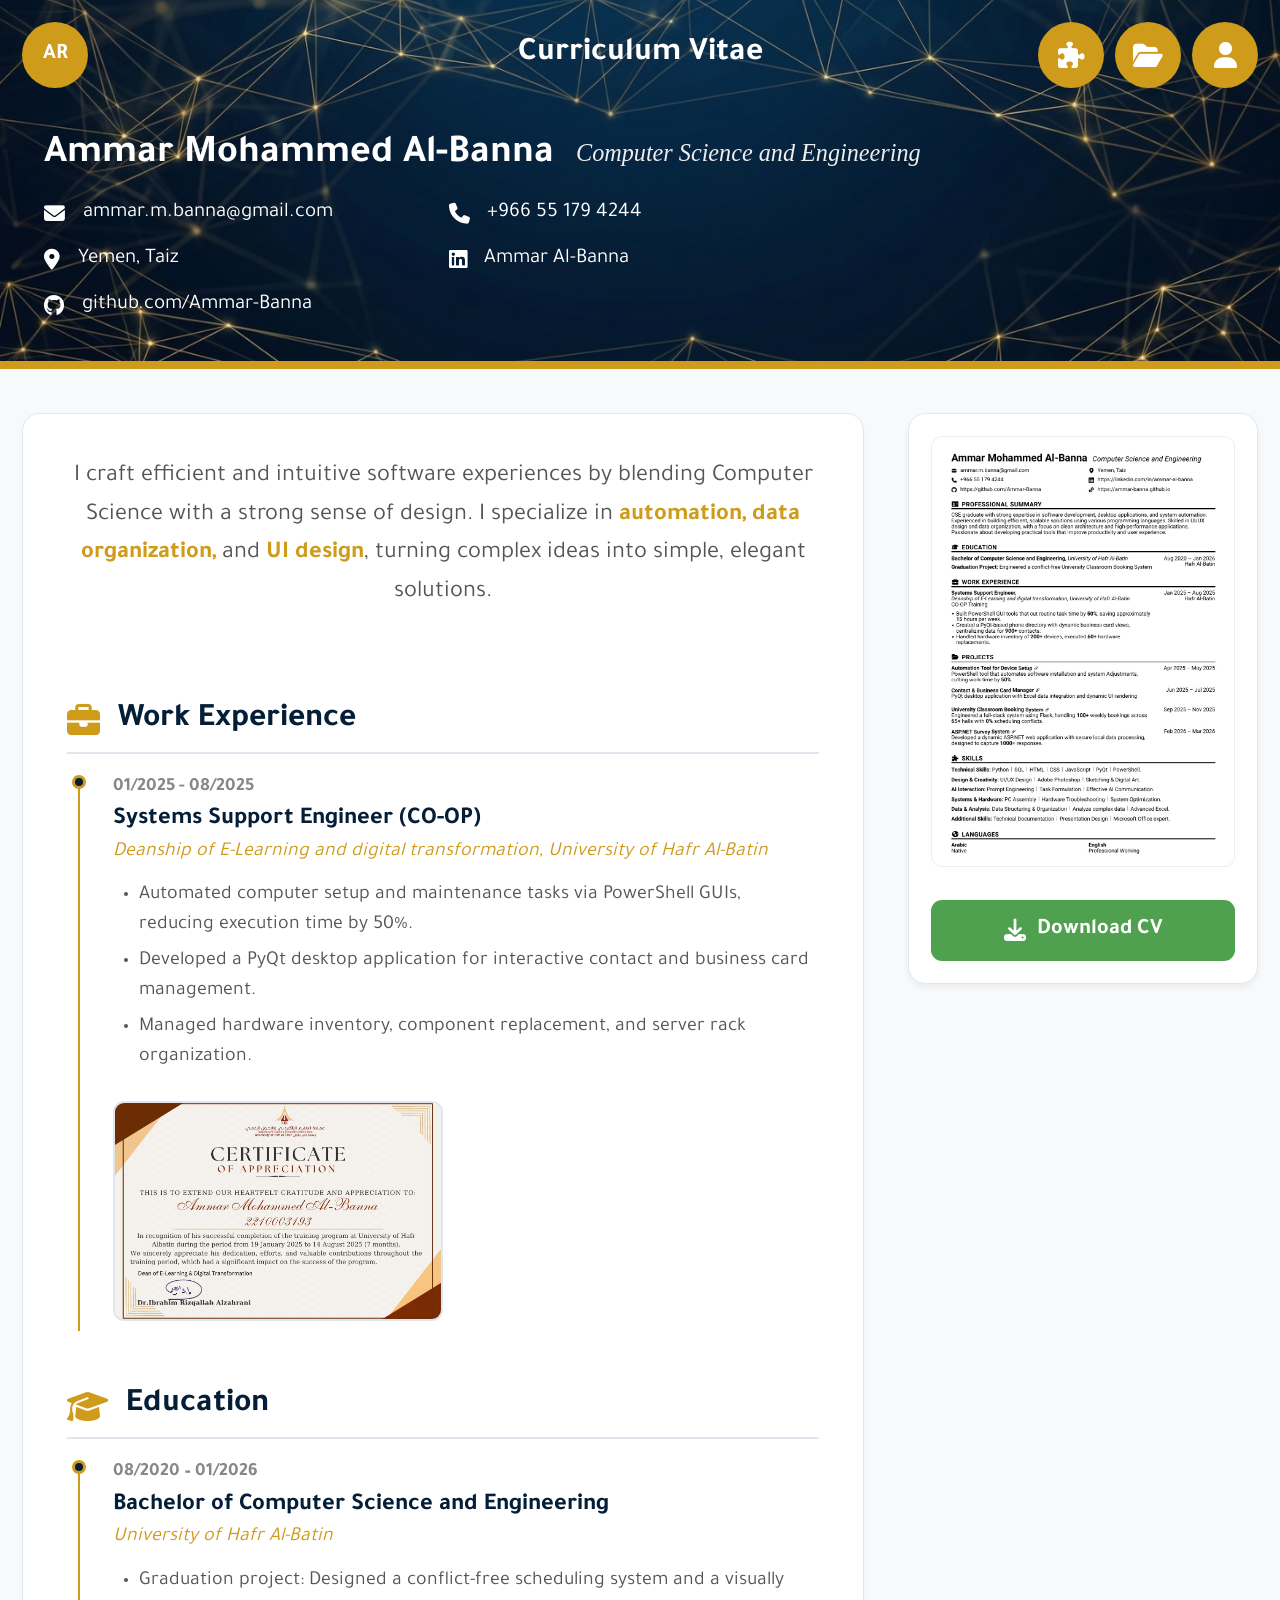
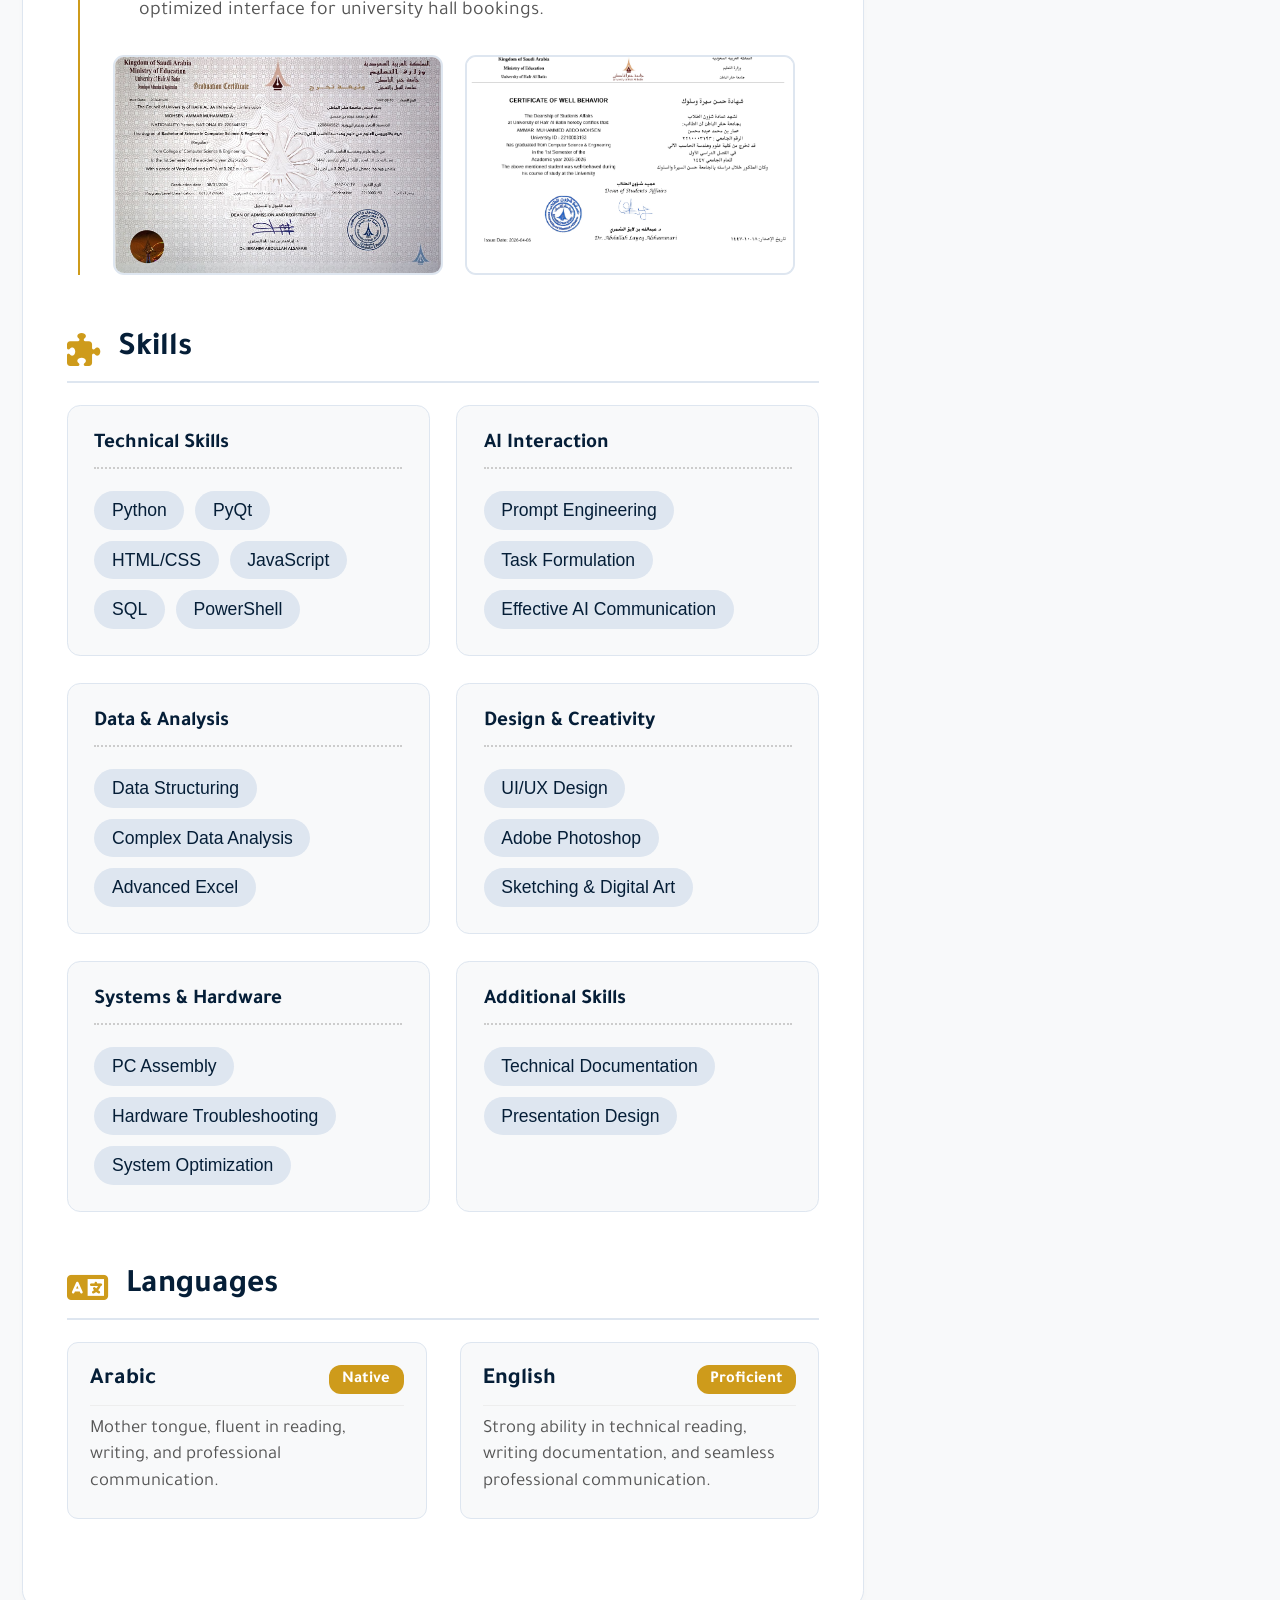
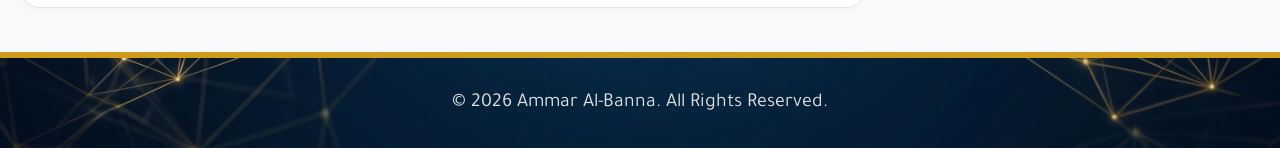
==== commit 20ea76d3: "Update cv.html" ====
--- a/cv.html
+++ b/cv.html
@@ -43,7 +43,7 @@
                 <a href="mailto:ammar.m.banna@gmail.com" class="contact-item"><i class="fa-solid fa-envelope"></i><span dir="ltr">ammar.m.banna@gmail.com</span></a>
                 <a href="whatsapp://send?phone=966551794244" class="contact-item"><i class="fa-solid fa-phone"></i><span dir="ltr">+966 55 179 4244</span></a>
                 <div class="contact-empty"></div>
-                <div class="contact-item"><i class="fa-solid fa-location-dot"></i> <span data-i18n="location">Saudi Arabia, Al-Sharqiya</span></div>
+                <div class="contact-item"><i class="fa-solid fa-location-dot"></i> <span data-i18n="location">Yemen, Taiz</span></div>
                 <a href="https://linkedin.com/in/ammar-al-banna" target="_blank" class="contact-item"><i class="fa-brands fa-linkedin"></i><span dir="ltr">Ammar Al-Banna</span></a>
                 <div class="contact-empty"></div>
                 <a href="https://github.com/Ammar-Banna" target="_blank" class="contact-item"><i class="fa-brands fa-github"></i><span dir="ltr">github.com/Ammar-Banna</span></a>
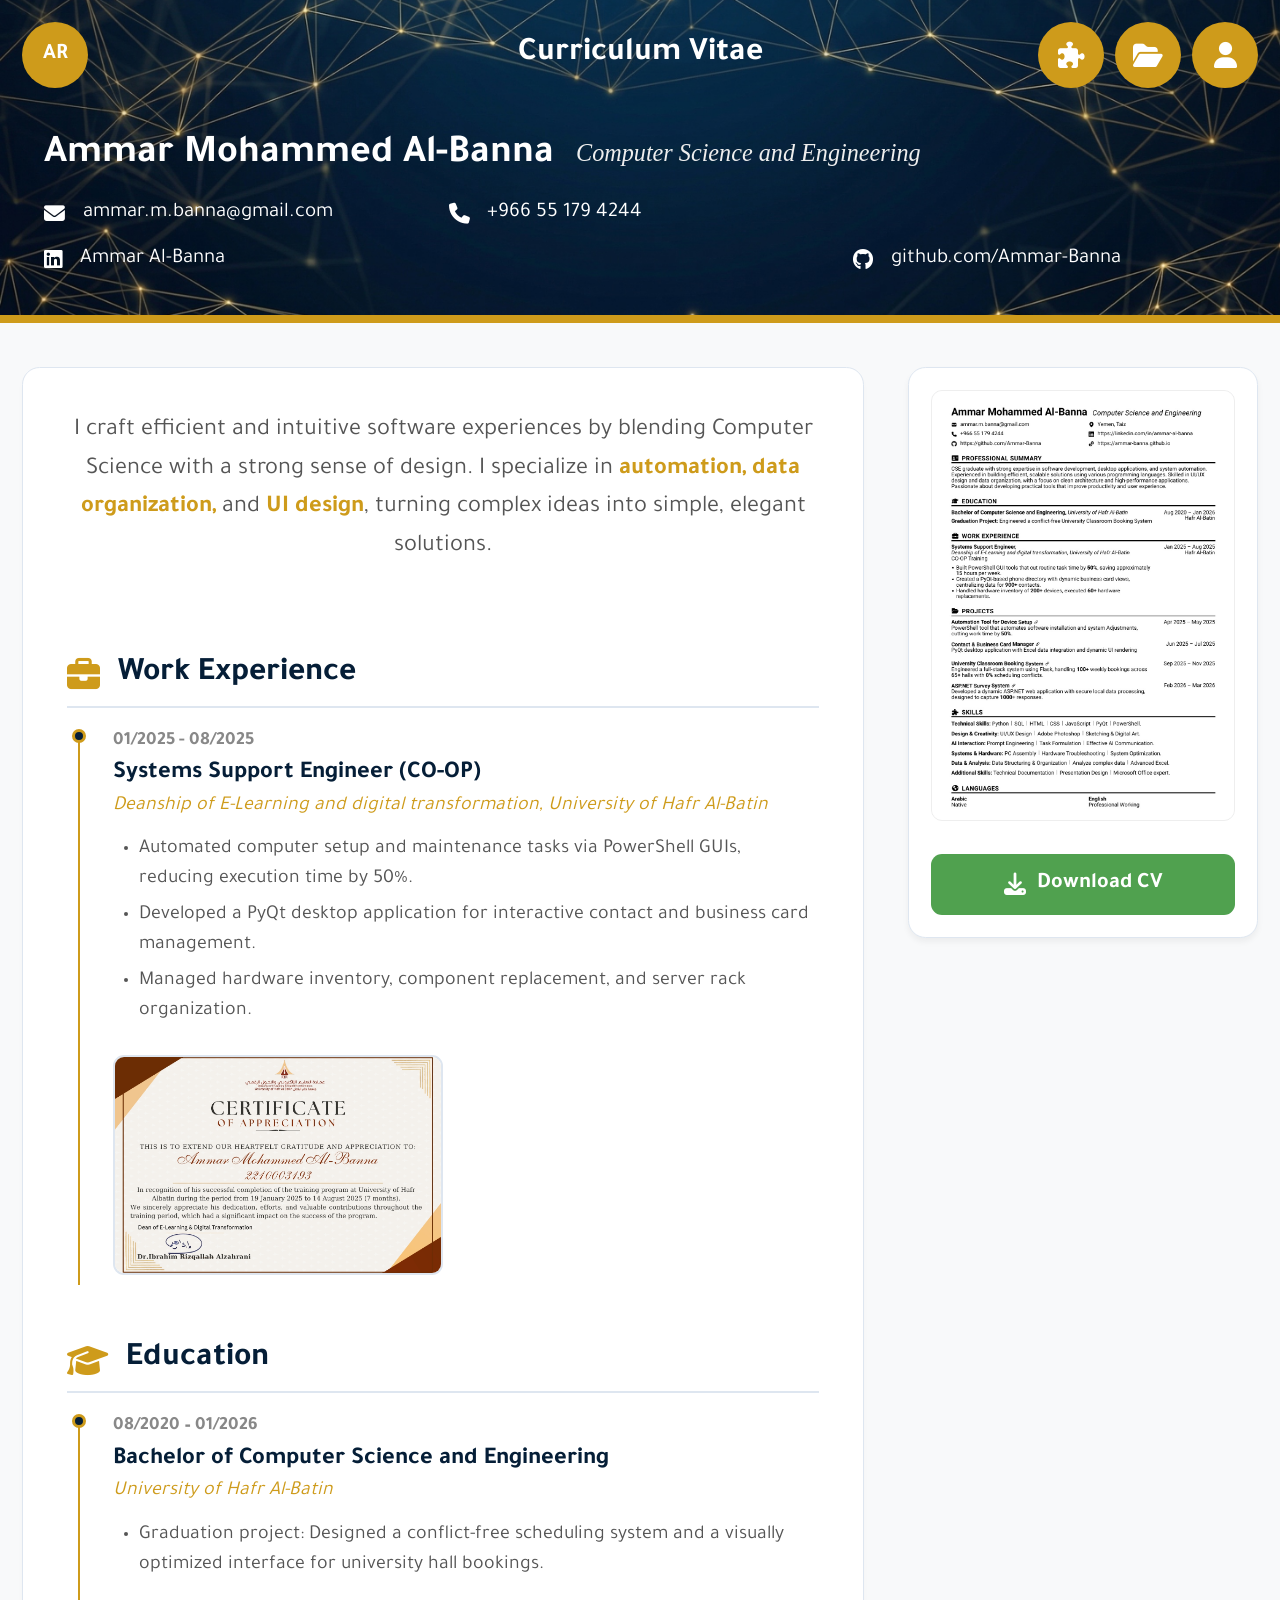
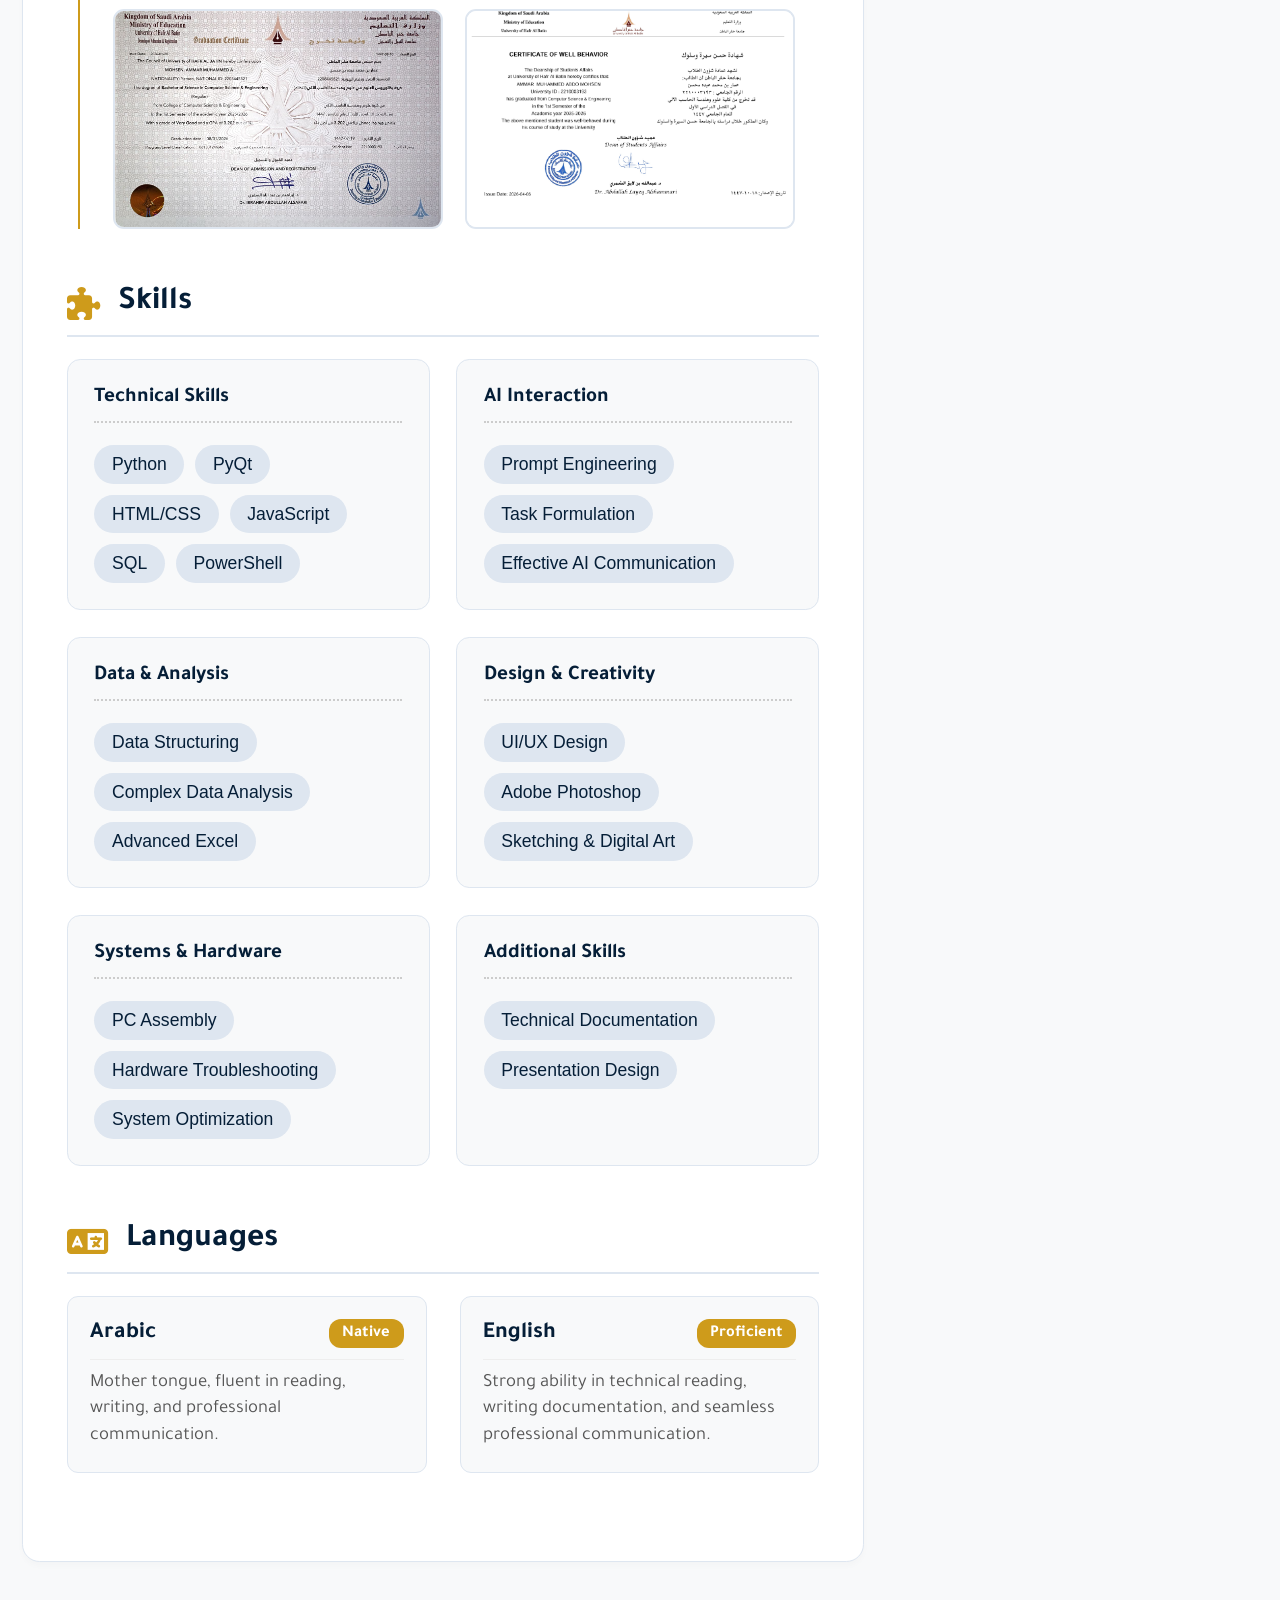
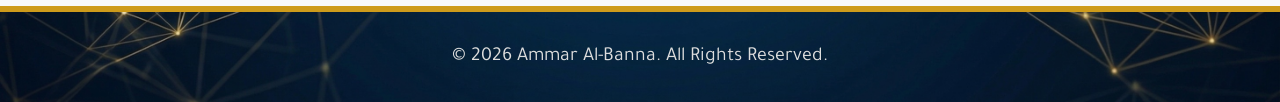
==== commit 652697f7: "Update cv.html" ====
--- a/cv.html
+++ b/cv.html
@@ -43,7 +43,6 @@
                 <a href="mailto:ammar.m.banna@gmail.com" class="contact-item"><i class="fa-solid fa-envelope"></i><span dir="ltr">ammar.m.banna@gmail.com</span></a>
                 <a href="whatsapp://send?phone=966551794244" class="contact-item"><i class="fa-solid fa-phone"></i><span dir="ltr">+966 55 179 4244</span></a>
                 <div class="contact-empty"></div>
-                <div class="contact-item"><i class="fa-solid fa-location-dot"></i> <span data-i18n="location">Yemen, Taiz</span></div>
                 <a href="https://linkedin.com/in/ammar-al-banna" target="_blank" class="contact-item"><i class="fa-brands fa-linkedin"></i><span dir="ltr">Ammar Al-Banna</span></a>
                 <div class="contact-empty"></div>
                 <a href="https://github.com/Ammar-Banna" target="_blank" class="contact-item"><i class="fa-brands fa-github"></i><span dir="ltr">github.com/Ammar-Banna</span></a>
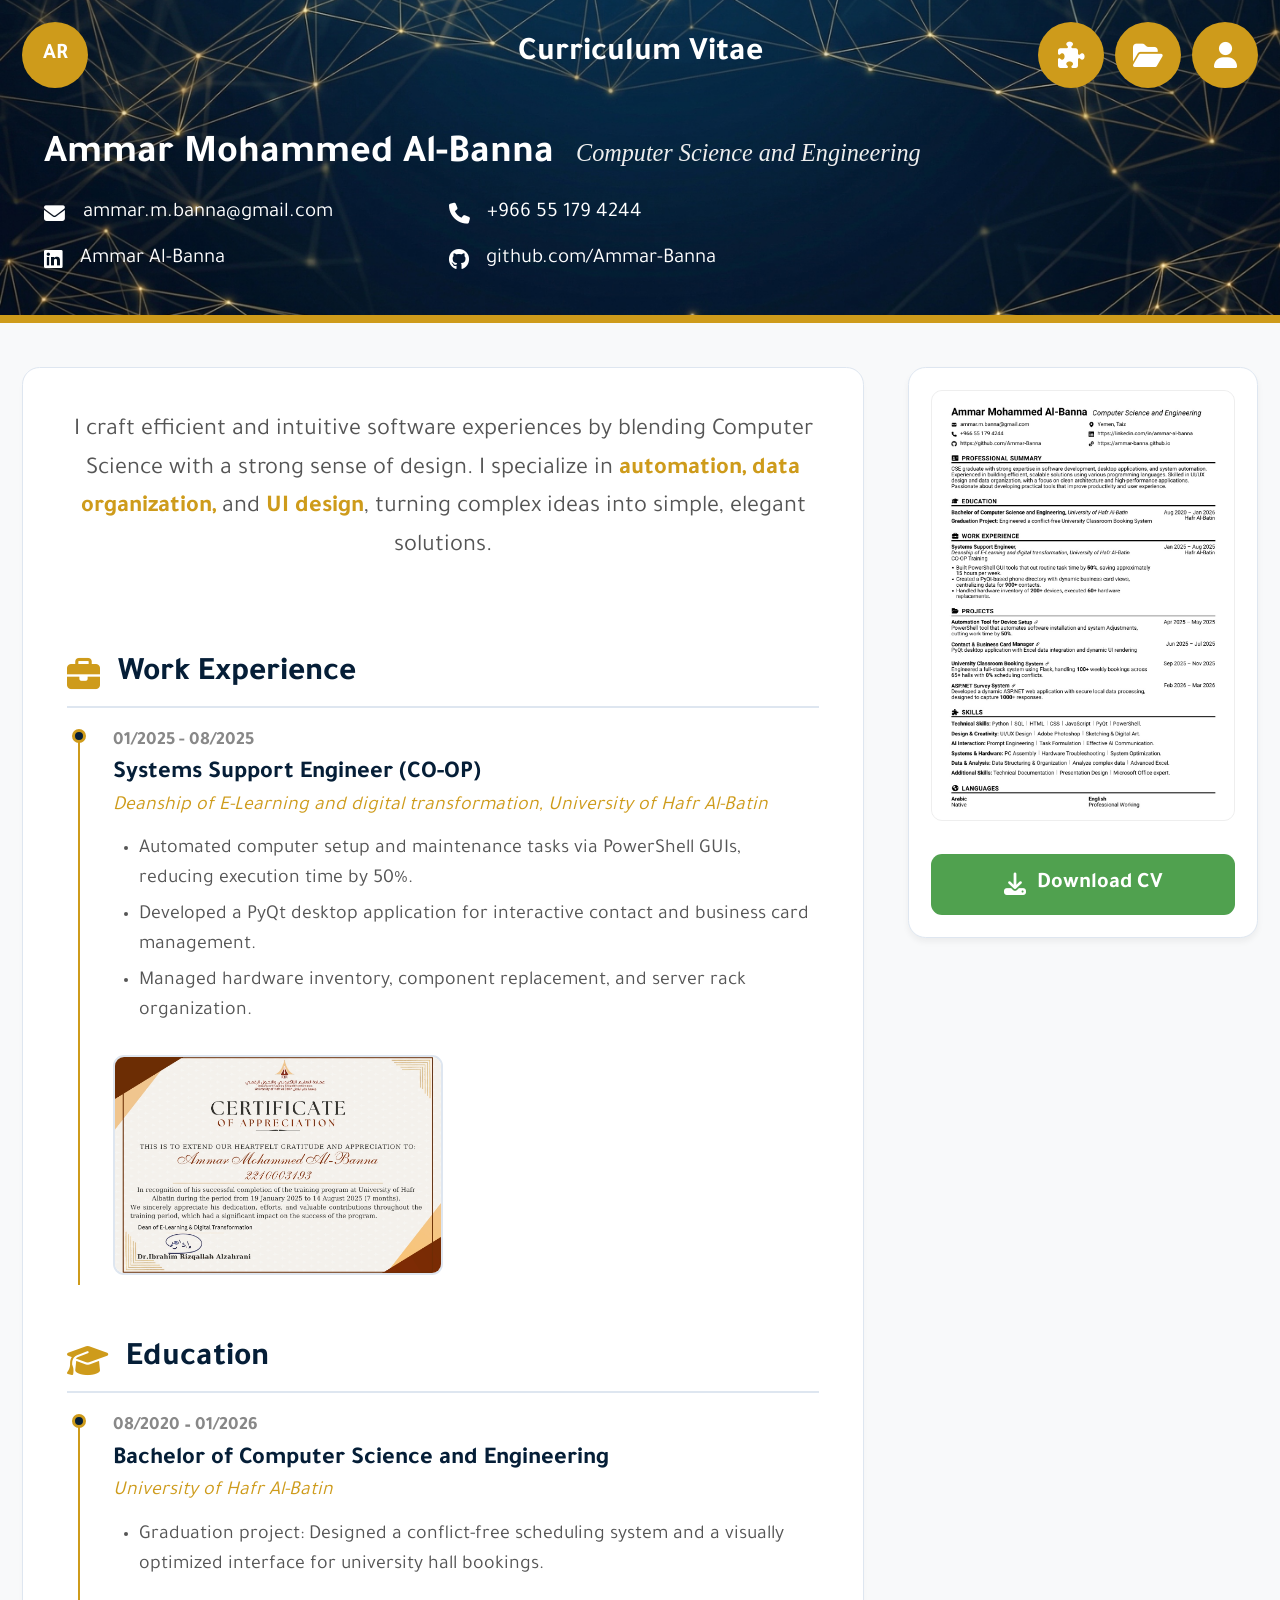
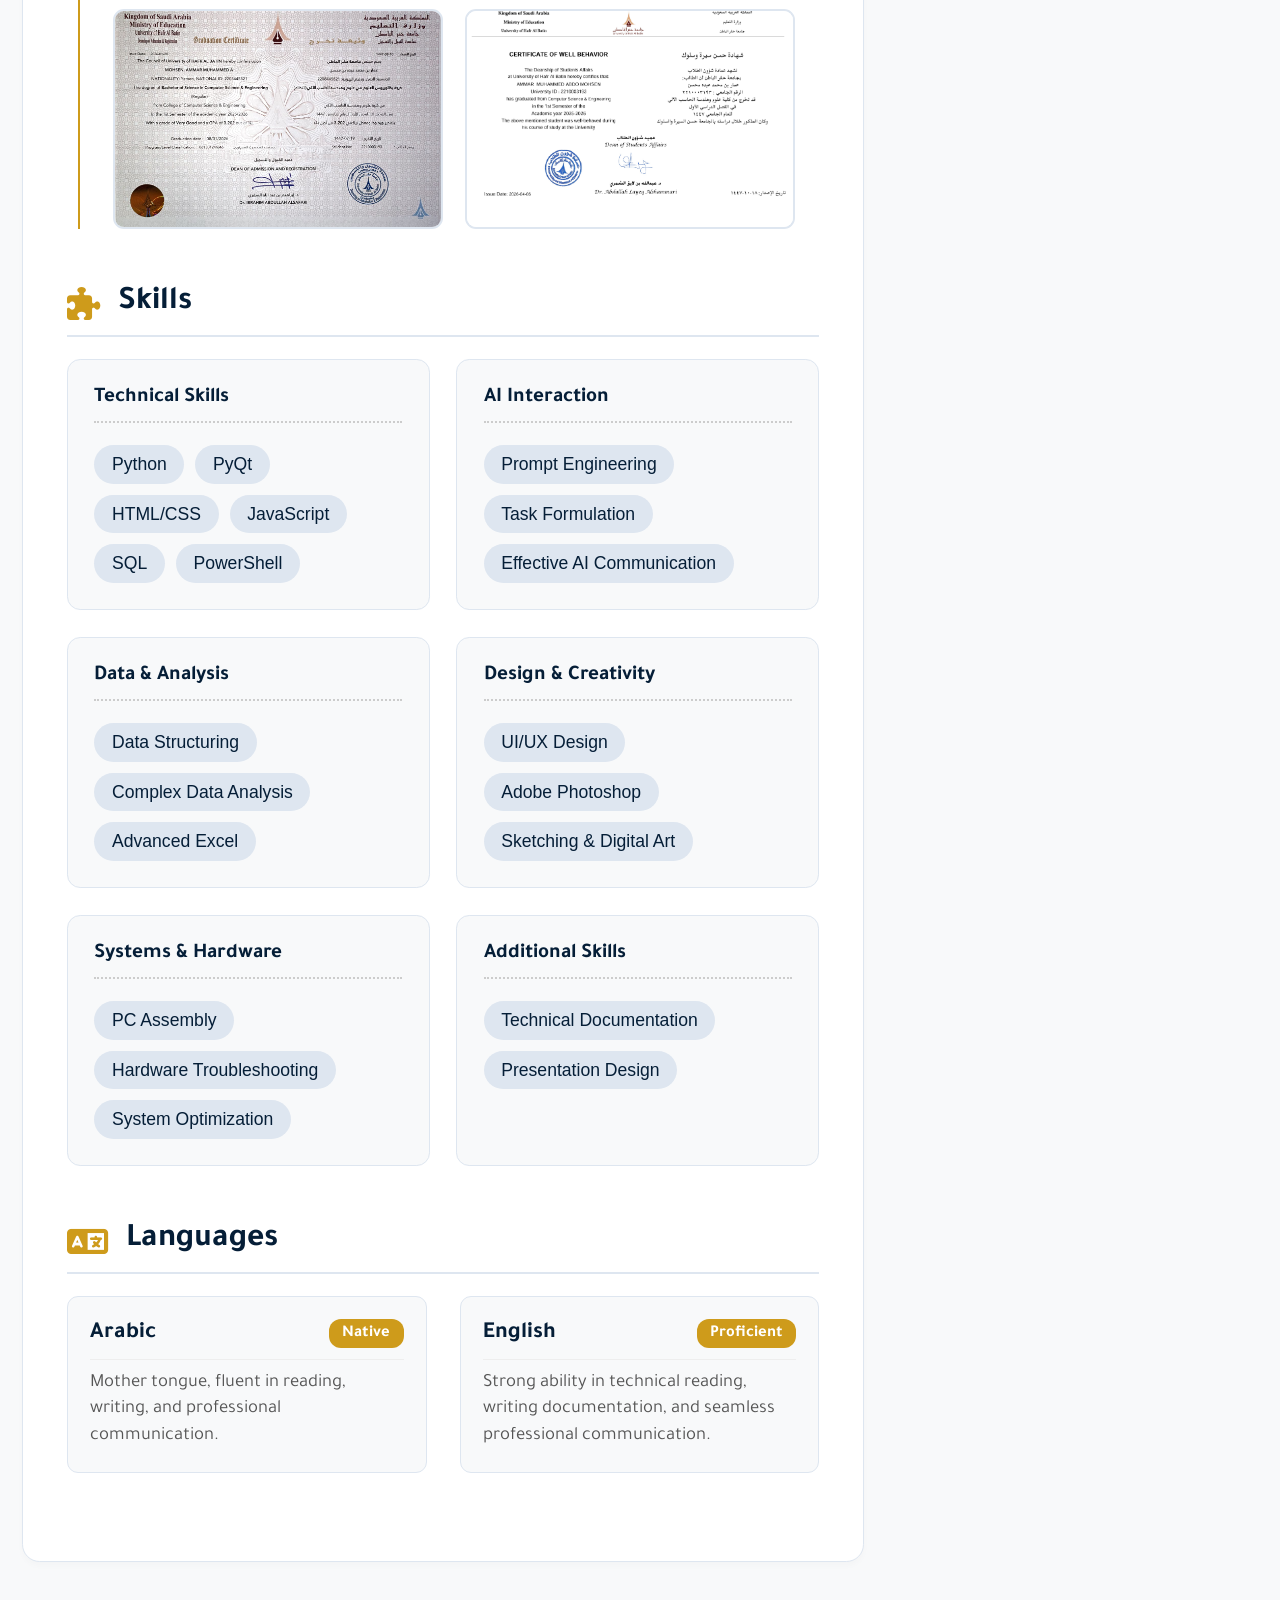
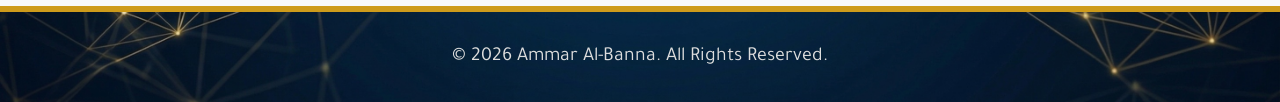
==== commit 301d10c0: "Update cv.html" ====
--- a/cv.html
+++ b/cv.html
@@ -44,7 +44,6 @@
                 <a href="whatsapp://send?phone=966551794244" class="contact-item"><i class="fa-solid fa-phone"></i><span dir="ltr">+966 55 179 4244</span></a>
                 <div class="contact-empty"></div>
                 <a href="https://linkedin.com/in/ammar-al-banna" target="_blank" class="contact-item"><i class="fa-brands fa-linkedin"></i><span dir="ltr">Ammar Al-Banna</span></a>
-                <div class="contact-empty"></div>
                 <a href="https://github.com/Ammar-Banna" target="_blank" class="contact-item"><i class="fa-brands fa-github"></i><span dir="ltr">github.com/Ammar-Banna</span></a>
             </div>
         </div>
